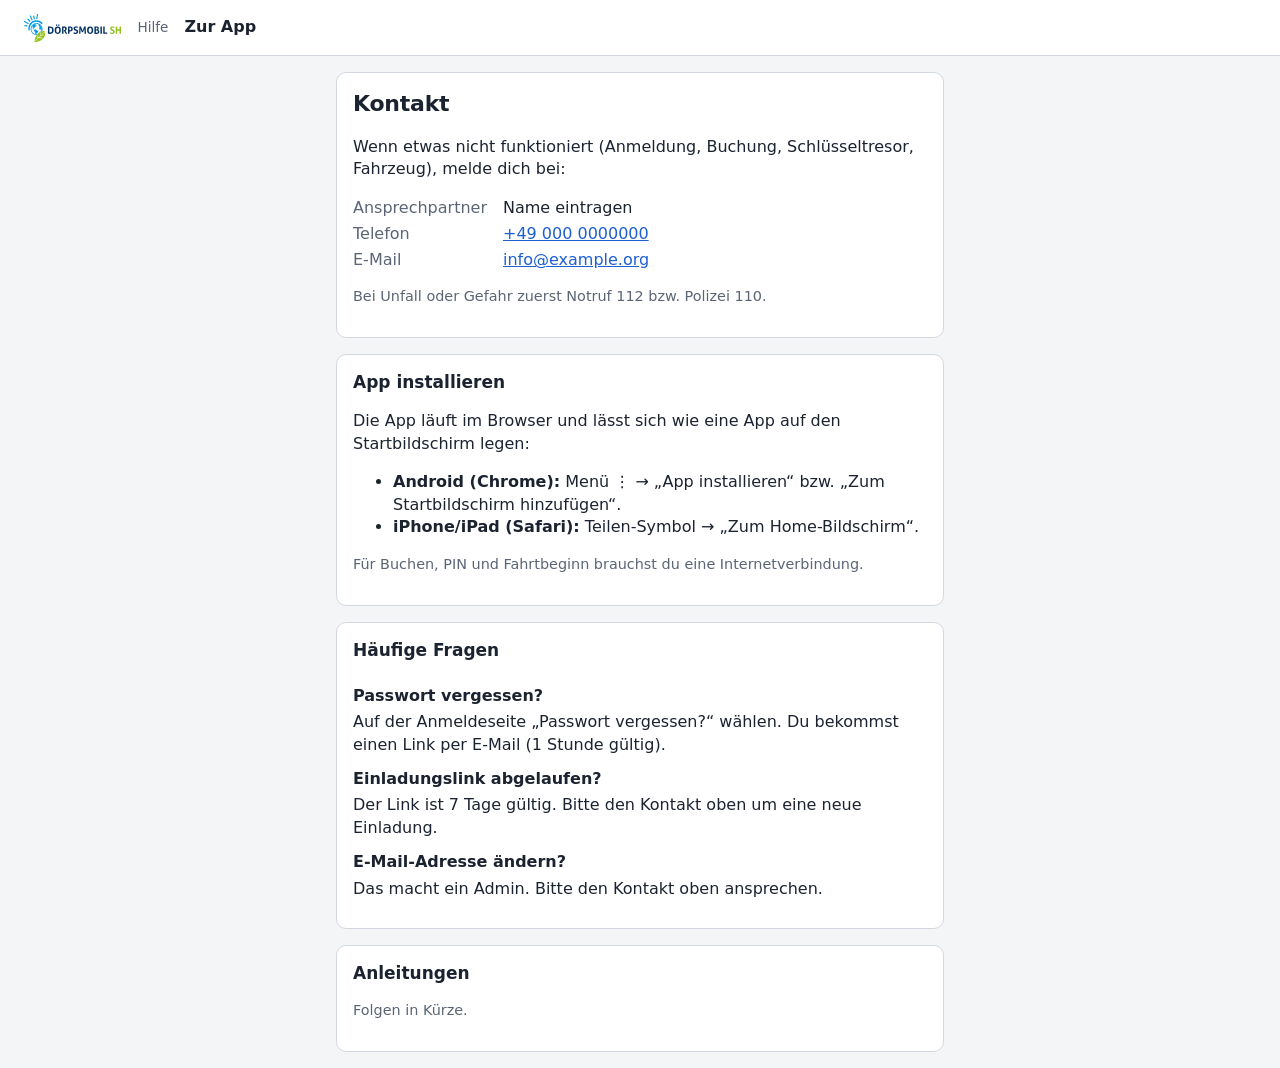
==== web/help.html @ b473a94d "feat(web): refreshed UI with tab bar, admin sidebar and Dörpsmobil logo Mobile: bottom tab bar (Kale" ====
<!doctype html>
<html lang="de">
<head>
  <meta charset="utf-8">
  <meta name="viewport" content="width=device-width, initial-scale=1">
  <title>Hilfe – Carsharing</title>
  <meta name="theme-color" content="#ffffff" media="(prefers-color-scheme: light)">
  <meta name="theme-color" content="#1c222c" media="(prefers-color-scheme: dark)">
  <link rel="manifest" href="manifest.json">
  <link rel="stylesheet" href="style.css">
</head>
<body>
  <header class="topbar">
    <a class="brand" href="/">
      <picture>
        <source srcset="img/logo-dark.svg" media="(prefers-color-scheme: dark)">
        <img src="img/logo.svg" alt="Dörpsmobil SH" width="97" height="28">
      </picture>
    </a>
    <span class="car-name">Hilfe</span>
    <a class="topbar-link" href="/">Zur App</a>
  </header>
  <main class="view">
    <section class="card">
      <h1>Kontakt</h1>
      <p>Wenn etwas nicht funktioniert (Anmeldung, Buchung, Schlüsseltresor, Fahrzeug), melde dich bei:</p>
      <!-- TODO: echte Kontaktdaten eintragen -->
      <dl class="kv">
        <dt>Ansprechpartner</dt><dd>Name eintragen</dd>
        <dt>Telefon</dt><dd><a href="tel:+490000000000">+49 000 0000000</a></dd>
        <dt>E-Mail</dt><dd><a href="mailto:info@example.org">info@example.org</a></dd>
      </dl>
      <p class="hint">Bei Unfall oder Gefahr zuerst Notruf 112 bzw. Polizei 110.</p>
    </section>

    <section class="card">
      <h2>App installieren</h2>
      <p>Die App läuft im Browser und lässt sich wie eine App auf den Startbildschirm legen:</p>
      <ul>
        <li><strong>Android (Chrome):</strong> Menü ⋮ → „App installieren“ bzw. „Zum Startbildschirm hinzufügen“.</li>
        <li><strong>iPhone/iPad (Safari):</strong> Teilen-Symbol → „Zum Home-Bildschirm“.</li>
      </ul>
      <p class="hint">Für Buchen, PIN und Fahrtbeginn brauchst du eine Internetverbindung.</p>
    </section>

    <section class="card">
      <h2>Häufige Fragen</h2>
      <dl class="kv faq">
        <dt>Passwort vergessen?</dt>
        <dd>Auf der Anmeldeseite „Passwort vergessen?“ wählen. Du bekommst einen Link per E-Mail (1 Stunde gültig).</dd>
        <dt>Einladungslink abgelaufen?</dt>
        <dd>Der Link ist 7 Tage gültig. Bitte den Kontakt oben um eine neue Einladung.</dd>
        <dt>E-Mail-Adresse ändern?</dt>
        <dd>Das macht ein Admin. Bitte den Kontakt oben ansprechen.</dd>
      </dl>
    </section>

    <section class="card">
      <h2>Anleitungen</h2>
      <p class="hint">Folgen in Kürze.</p>
    </section>
  </main>
</body>
</html>
---- web/style.css ----
:root {
  --bg: #f4f5f7; --fg: #1c2330; --muted: #5b6575; --card: #fff;
  --accent: #1d5fd1; --accent-fg: #fff; --accent-soft: #e8f0fd; --accent-text: #174ba6;
  --border: #d3d8e0; --line: #eef0f3;
  --danger: #b3261e; --ok: #1b7a3d; --ok-soft: #dff3e6; --ok-text: #15612f;
  --warn: #d97706; --warn-soft: #fff4e0; --warn-text: #8a4b00;
  --input-bg: #fff; --hover: #e8f0fd; --inactive: #eef0f3;
  --other: #e4e8ee; --other-fg: #3d4756; --shadow: rgba(0,0,0,.15);
  --r-ctl: 8px; --r-card: 10px; --tabbar-h: 76px;
  color-scheme: light dark;
}
@media (prefers-color-scheme: dark) {
  :root {
    --bg: #12161c; --fg: #e6e9ef; --muted: #9aa4b2; --card: #1c222c;
    --accent: #5b9bff; --accent-fg: #0b1220; --accent-soft: #23324a; --accent-text: #8ab8ff;
    --border: #343c4a; --line: #2a3240;
    --danger: #ff8a80; --ok: #6fd08c; --ok-soft: #173b25; --ok-text: #6fd08c;
    --warn: #f0a93b; --warn-soft: #3d2e12; --warn-text: #f0c070;
    --input-bg: #12161c; --hover: #23324a; --inactive: #171b22;
    --other: #2a3240; --other-fg: #c9d1dd; --shadow: rgba(0,0,0,.5);
  }
}
* { box-sizing: border-box; }
body { margin: 0; background: var(--bg); color: var(--fg);
  font: 16px/1.4 system-ui, -apple-system, "Segoe UI", Roboto, sans-serif; }
a { color: var(--accent); }
[hidden] { display: none !important; }

/* Top bar: brand left, car name, menu (inline on desktop, bottom sheet on mobile). */
.topbar { position: sticky; top: 0; z-index: 10; display: flex; align-items: center; gap: 16px;
  height: 56px; padding: 0 16px; background: var(--card); color: var(--fg); border-bottom: 1px solid var(--border); }
.brand { display: inline-flex; align-items: center; min-height: 44px; }
.brand img { height: 28px; width: auto; display: block; }
.car-name { margin-left: auto; font-size: .85rem; color: var(--muted); white-space: nowrap; overflow: hidden; text-overflow: ellipsis; }
.topbar-link { color: inherit; font-weight: 600; text-decoration: none; padding: .5rem 0; min-height: 44px; display: inline-flex; align-items: center; }

.menu { position: fixed; left: 0; right: 0; bottom: calc(var(--tabbar-h) + env(safe-area-inset-bottom)); z-index: 20;
  display: flex; flex-direction: column; padding: 8px 0; background: var(--card);
  border-top: 1px solid var(--border); border-radius: 12px 12px 0 0; box-shadow: 0 -6px 16px var(--shadow); }
.menu a, .menu button { display: block; padding: 14px 20px; text-align: left; font: inherit; color: var(--fg);
  background: none; border: 0; text-decoration: none; cursor: pointer; }
.menu .in-tabs { display: none; }

.tabbar { position: fixed; left: 0; right: 0; bottom: 0; z-index: 20; display: grid;
  grid-template-columns: repeat(5, minmax(0, 1fr)); padding: 6px 4px calc(14px + env(safe-area-inset-bottom));
  background: var(--card); border-top: 1px solid var(--border); }
.tab { display: flex; flex-direction: column; align-items: center; justify-content: center; gap: 3px; min-height: 44px;
  padding: 0; font: inherit; font-size: 11px; font-weight: 500; color: var(--muted); text-decoration: none;
  background: none; border: 0; cursor: pointer; }
.tab svg { width: 24px; height: 24px; }
.tab[aria-current="page"], .tab[aria-expanded="true"] { color: var(--accent); font-weight: 600; }
body.tabs .view { padding-bottom: calc(var(--tabbar-h) + 16px + env(safe-area-inset-bottom)); }

@media (min-width: 900px) {
  .topbar { padding: 0 24px; }
  .car-name { margin-left: 0; }
  .tabbar { display: none !important; }
  .menu, .menu[hidden] { display: flex !important; position: static; flex: 1 1 auto; min-width: 0; flex-direction: row;
    flex-wrap: wrap; gap: 4px; padding: 0; background: none; border: 0; border-radius: 0; box-shadow: none; }
  .menu .in-tabs { display: block; }
  .menu a, .menu button { padding: 8px 12px; border-radius: 6px; font-size: .9rem; font-weight: 500; }
  .menu a[aria-current="page"] { color: var(--accent); background: var(--accent-soft); font-weight: 600; }
  .menu button { margin-left: auto; border: 1px solid var(--border); }
  body.tabs .view { padding-bottom: 24px; }
}

/* Layout and cards */
.view { max-width: 40rem; margin: 0 auto; padding: 16px; }
.view.wide { max-width: 72rem; }
.view.admin { max-width: 80rem; }
.card { background: var(--card); border: 1px solid var(--border); border-radius: var(--r-card); padding: 16px; }
.view h1 { margin: 4px 0 12px; font-size: 1.375rem; font-weight: 600; letter-spacing: -.01em; }
.card h1 { margin-top: 0; }
.view h2 { font-size: 1.0625rem; font-weight: 600; margin-top: 0; }
.view .card + .card, .view button.primary + .card, .view form.card { margin-top: 1rem; }
.view form.card button.btn { margin-top: .5rem; }
.hint { color: var(--muted); font-size: .9rem; }
.error { color: var(--danger); }
.warn { color: var(--danger); font-weight: 600; }
.success { color: var(--ok); }
.placeholder { color: var(--muted); text-align: center; padding: 2rem 0; }

/* Forms */
label { display: block; margin-bottom: 12px; color: var(--muted); font-size: .85rem; font-weight: 600; }
input, select, textarea { display: block; width: 100%; margin-top: 4px; padding: 0 10px; min-height: 44px;
  font: inherit; font-weight: 400; color: var(--fg); background: var(--input-bg); border: 1px solid var(--border); border-radius: var(--r-ctl); }
textarea { padding: 10px; min-height: 88px; }
input[type="checkbox"] { width: 20px; height: 20px; min-height: 0; margin: 0; accent-color: var(--accent); }
label.check { display: flex; align-items: center; gap: 10px; color: var(--fg); font-weight: 400; font-size: .95rem; }
label.check input { display: inline-block; width: 20px; }
.field-group { margin-bottom: 14px; }
.field-group > span { display: block; font-size: .85rem; font-weight: 600; color: var(--muted); margin-bottom: 6px; }
.field-row { display: grid; grid-template-columns: repeat(2, minmax(0, 1fr)); gap: 8px; }
.field-row label { margin: 0; font-size: .75rem; font-weight: 500; }
.chips { display: flex; gap: 8px; flex-wrap: wrap; margin-bottom: 14px; }
.chip { min-height: 36px; padding: 0 12px; font: inherit; font-size: .85rem; font-weight: 500; color: var(--fg);
  background: var(--card); border: 1px solid var(--border); border-radius: 999px; cursor: pointer; }
.estimate { display: flex; align-items: baseline; justify-content: space-between; gap: 8px; padding: 12px 14px;
  border-radius: 8px; background: var(--accent-soft); margin-bottom: 12px; }
.estimate .label { font-size: .9rem; }
.estimate .total { font-size: 1.25rem; font-weight: 700; color: var(--accent-text); font-variant-numeric: tabular-nums; }
.estimate-details { margin-bottom: 12px; }
.est-toggle { display: inline-block; margin-bottom: 14px; }
.form-foot { display: flex; flex-direction: column; gap: 10px; margin-top: 8px; }
.quiet { display: flex; align-items: center; justify-content: center; min-height: 32px; font-size: .9rem; color: var(--muted); text-decoration: none; }

/* Buttons */
.btn, button.danger, button.soft, .dialog-actions button, table.data button, .cal-btn {
  display: inline-flex; align-items: center; justify-content: center; gap: 8px; min-height: 44px; padding: 0 14px;
  font: inherit; font-weight: 500; color: var(--fg); background: var(--card); border: 1px solid var(--border);
  border-radius: var(--r-ctl); text-decoration: none; cursor: pointer; }
button.danger { color: var(--danger); }
button.soft { min-height: 36px; padding: 0 12px; font-size: .9rem; font-weight: 600; color: var(--accent-text); background: var(--accent-soft); border: 0; border-radius: 6px; }
button.primary, .btn.primary { display: inline-flex; align-items: center; justify-content: center; gap: 8px; width: 100%;
  min-height: 44px; padding: 0 16px; font: inherit; font-weight: 600; color: var(--accent-fg); background: var(--accent);
  border: 0; border-radius: var(--r-ctl); text-decoration: none; cursor: pointer; }
button.primary svg { width: 18px; height: 18px; }
button:disabled { opacity: .6; cursor: default; }
button.link { background: none; border: 0; padding: 0; color: var(--accent); text-decoration: underline; cursor: pointer; font: inherit; min-height: 0; width: auto; }
.dialog-actions { display: flex; gap: .5rem; flex-wrap: wrap; }
@media (min-width: 900px) { form.card button.primary, .page-head button.primary { width: auto; } }

.badge { display: inline-block; padding: 1px 10px; border-radius: 999px; background: var(--inactive); color: var(--fg);
  font-size: .75rem; font-weight: 600; line-height: 1.5; white-space: nowrap; }
.badge.ok { background: var(--ok-soft); color: var(--ok-text); }
.badge.accent { background: var(--accent-soft); color: var(--accent-text); }
.badge.warn { background: var(--warn-soft); color: var(--warn-text); }
.dot { display: inline-block; width: 8px; height: 8px; border-radius: 50%; margin-right: 6px; vertical-align: middle; background: var(--muted); }
.dot.ok { background: var(--ok); }
.dot.warn { background: var(--warn); }

/* Booking cards (my bookings, history, admin cars) */
.booking { display: flex; flex-direction: column; gap: 12px; margin-bottom: 12px; }
.booking p { margin: 0; }
.booking-head { display: flex; gap: 14px; align-items: flex-start; }
.date-block { width: 48px; flex-shrink: 0; text-align: center; padding: 6px 0; border-radius: 8px; background: var(--inactive); color: var(--fg); line-height: 1.2; }
.date-block .wd, .date-block .mo { font-size: 11px; font-weight: 600; text-transform: uppercase; letter-spacing: .04em; color: var(--muted); }
.date-block .d { font-size: 22px; font-weight: 700; line-height: 1.1; }
.date-block.today { background: var(--accent-soft); color: var(--accent); }
.date-block.today .wd, .date-block.today .mo { color: inherit; }
.booking-main { flex: 1 1 auto; min-width: 0; display: flex; flex-direction: column; gap: 2px; }
.booking-top { display: flex; align-items: center; justify-content: space-between; gap: 8px; }
.booking-time { font-weight: 600; font-size: 1.0625rem; font-variant-numeric: tabular-nums; }
.booking-car { color: var(--muted); font-size: .9rem; }
.booking-actions { display: flex; gap: 8px; flex-wrap: wrap; }
.booking-actions > * { flex: 1 1 auto; }
@media (min-width: 900px) { .booking-actions > * { flex: 0 1 auto; } }

dialog.confirm { background: var(--card); color: var(--fg); border: 1px solid var(--border); border-radius: var(--r-card); max-width: 24rem; }
dialog.confirm h2 { margin-top: 0; }
dialog.confirm label { display: block; margin-bottom: .75rem; }

/* Calendar */
.cal-bar { display: flex; flex-wrap: wrap; gap: 8px; align-items: center; justify-content: space-between; margin-bottom: 12px; }
.cal-bar select { margin: 0; width: auto; }
.cal-nav { display: flex; gap: 6px; align-items: center; }
.cal-btn { min-width: 44px; padding: 0 10px; font-size: 1.25rem; }
.cal-btn.today { font-size: .9rem; font-weight: 600; color: var(--accent); }
.cal-title { font-weight: 600; margin-left: 4px; }
.cal-grid { display: grid; gap: 1px; background: var(--border); border: 1px solid var(--border); border-radius: var(--r-card); overflow: hidden; }
.cal-corner, .cal-head, .cal-time { background: var(--card); font-size: .75rem; color: var(--muted); }
.cal-head { text-align: center; padding: 6px 0; font-weight: 600; }
.cal-head.today { color: var(--accent); }
.cal-time { padding: 0 4px; min-height: 28px; font-variant-numeric: tabular-nums; }
.cal-cell { min-height: 28px; padding: 0 .25rem; border: 0; font: inherit; font-size: .75rem;
  text-align: left; overflow: hidden; white-space: nowrap; display: block; width: 100%; }
.cal-cell.free { background: var(--card); cursor: pointer; }
.cal-cell.free:hover:not(:disabled) { background: var(--hover); }
.cal-cell.free:disabled { background: var(--inactive); cursor: default; }
.cal-cell.own { background: var(--accent); color: var(--accent-fg); cursor: pointer; font-weight: 600; }
.cal-cell.other { background: var(--other); color: var(--other-fg); }
.cal-cell.gap { background: var(--inactive); }
.cal-cell.now { box-shadow: inset 0 2px 0 var(--danger); }
.cal-cta { margin-top: 12px; }
@media (min-width: 700px) { .cal-cta { display: none; } }

/* Admin: section nav (sidebar on desktop), page header, filters, tables */
.subnav { display: flex; gap: 4px; overflow-x: auto; margin-bottom: 16px; padding-bottom: 4px; scrollbar-width: none; }
.subnav::-webkit-scrollbar { display: none; }
.subnav-title { display: none; }
.subnav a { display: flex; align-items: center; gap: 8px; padding: 8px 12px; border-radius: 8px; font-size: .9rem; font-weight: 500;
  color: var(--fg); text-decoration: none; white-space: nowrap; }
.subnav a[aria-current="page"] { color: var(--accent); background: var(--accent-soft); font-weight: 600; }
.subnav svg { width: 20px; height: 20px; flex-shrink: 0; }
.admin-main { min-width: 0; }
@media (min-width: 900px) {
  .view.admin { display: grid; grid-template-columns: 220px minmax(0, 1fr); gap: 24px; align-items: start; padding: 24px; }
  .subnav { flex-direction: column; overflow: visible; position: sticky; top: 76px; margin: 0; padding: 0; }
  .subnav-title { display: block; padding: 0 12px 8px; font-size: .75rem; font-weight: 600; text-transform: uppercase; letter-spacing: .06em; color: var(--muted); }
  .subnav a { padding: 10px 12px; }
}
.page-head { display: flex; flex-wrap: wrap; align-items: center; justify-content: space-between; gap: 12px; margin-bottom: 16px; }
.page-head h1 { margin: 0; }
.page-head .sub { display: block; font-size: .9rem; color: var(--muted); }
.page-head .actions { display: flex; gap: 8px; flex-wrap: wrap; }
.filter-bar { display: flex; flex-wrap: wrap; gap: 8px; align-items: center; margin-bottom: 16px; }
.filter-bar label { margin: 0; flex: 1 1 10rem; }
.filter-bar input, .filter-bar select { margin: 0; }
.filter-bar label.check { flex: 0 0 auto; }
.filter-bar .search { flex: 1 1 240px; }
.table-wrap { overflow-x: auto; margin-bottom: 16px; background: var(--card); border: 1px solid var(--border); border-radius: var(--r-card); }
table.data { width: 100%; border-collapse: collapse; font-size: .9rem; }
table.data th { padding: 12px 16px; text-align: left; font-size: .75rem; font-weight: 600; text-transform: uppercase; letter-spacing: .04em;
  color: var(--muted); border-bottom: 1px solid var(--border); white-space: nowrap; }
table.data td { padding: 12px 16px; border-bottom: 1px solid var(--line); vertical-align: middle; white-space: nowrap; }
table.data tr:last-child td { border-bottom: 0; }
table.data td.actions { display: flex; gap: 6px; flex-wrap: wrap; justify-content: flex-end; }
table.data td.num { font-variant-numeric: tabular-nums; }
table.data tr.inactive td { color: var(--muted); }
table.data button { min-height: 34px; padding: 0 12px; font-size: .85rem; border-radius: 6px; }

/* Admin tariffs: list left, detail right */
.tariff-layout { display: flex; flex-wrap: wrap; gap: 16px; align-items: flex-start; }
.tariff-list { flex: 1 1 240px; display: flex; flex-direction: column; gap: 8px; }
@media (min-width: 700px) { .tariff-list { max-width: 320px; } }
.tariff-list a { display: flex; flex-direction: column; gap: 4px; padding: 14px 16px; background: var(--card);
  border: 1px solid var(--border); border-radius: var(--r-card); text-decoration: none; color: var(--fg); }
.tariff-list a[aria-current="true"] { border: 2px solid var(--accent); padding: 13px 15px; }
.tariff-list .row { display: flex; align-items: center; justify-content: space-between; gap: 8px; font-weight: 600; }
.tariff-list .sum { font-size: .85rem; color: var(--muted); font-variant-numeric: tabular-nums; }
.tariff-detail { flex: 999 1 420px; min-width: 0; display: flex; flex-direction: column; gap: 18px; }
.tariff-detail h2 { margin: 0; font-size: 1.25rem; }
.tariff-detail table.data th, .tariff-detail table.data td { padding: 10px 12px; }
.rate-tiles { display: grid; grid-template-columns: repeat(2, minmax(0, 1fr)); gap: 12px; }
@media (min-width: 700px) { .rate-tiles { grid-template-columns: repeat(4, minmax(0, 1fr)); } }
.tile { padding: 12px 14px; border-radius: 8px; background: var(--bg); display: flex; flex-direction: column; gap: 2px; }
.tile .k { font-size: .75rem; color: var(--muted); }
.tile .v { font-size: 1.125rem; font-weight: 600; font-variant-numeric: tabular-nums; }
.sec-head { display: flex; align-items: center; justify-content: space-between; gap: 12px; }
.sec-head h3 { margin: 0; font-size: .95rem; }

/* Login */
.login-logo { display: block; width: min(260px, 70%); height: auto; margin: 24px auto 20px; }

/* Misc */
.damage-photos { display: flex; flex-wrap: wrap; gap: .5rem; }
.damage-photos img { width: 8rem; height: 8rem; object-fit: cover; border-radius: .25rem; }
dl.price-lines { display: grid; grid-template-columns: 1fr auto; gap: .25rem 1rem; margin: .5rem 0; font-variant-numeric: tabular-nums; }
dl.price-lines dt, dl.price-lines dd { margin: 0; }
dl.price-lines dd { text-align: right; }
.mandate-text { white-space: pre-wrap; font: inherit; font-size: .9rem; background: var(--bg); border: 1px solid var(--border); border-radius: 6px; padding: .75rem; max-height: 16rem; overflow: auto; }
dl.kv { display: grid; grid-template-columns: max-content 1fr; gap: .25rem 1rem; margin: 0 0 .75rem; }
dl.kv dt { color: var(--muted); }
dl.kv dd { margin: 0; overflow-wrap: anywhere; }
dl.kv.faq { grid-template-columns: 1fr; }
dl.kv.faq dt { color: var(--fg); font-weight: 600; margin-top: .5rem; }
dl.kv.faq dd { margin: 0; }
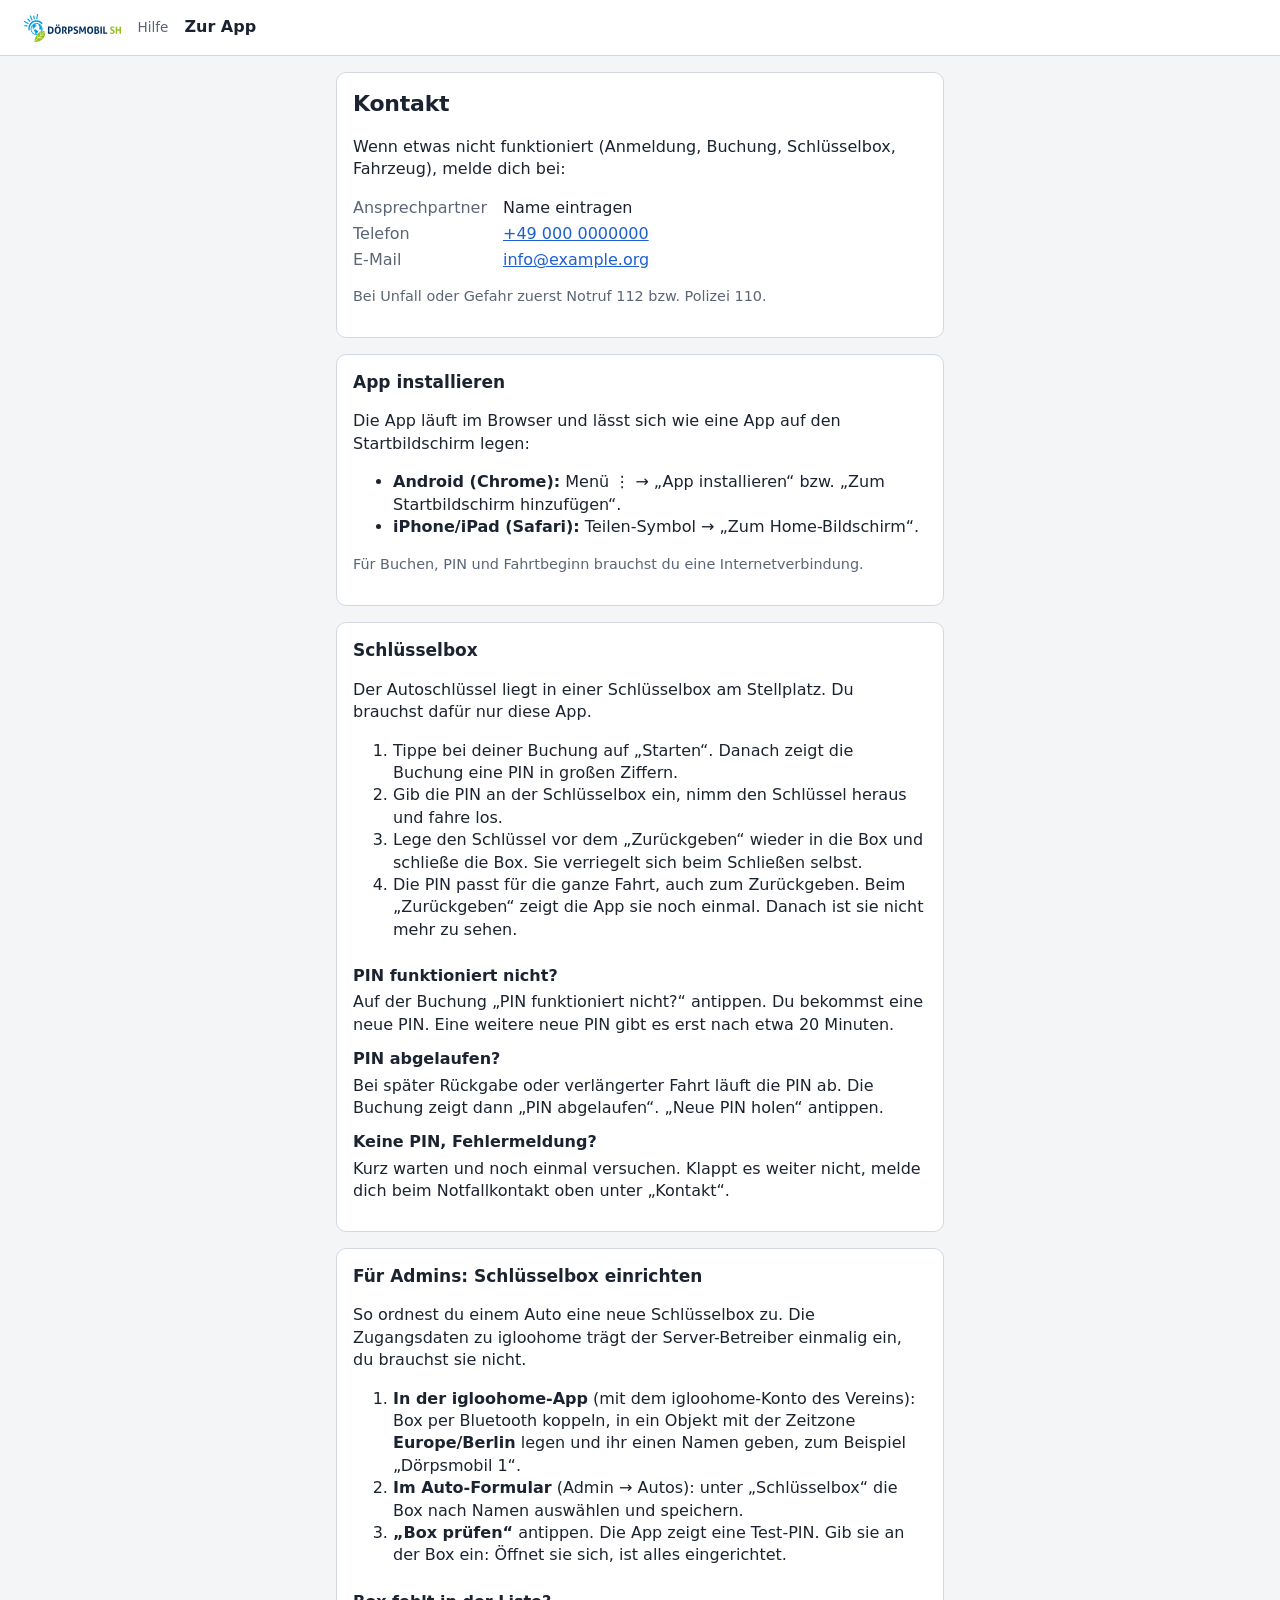
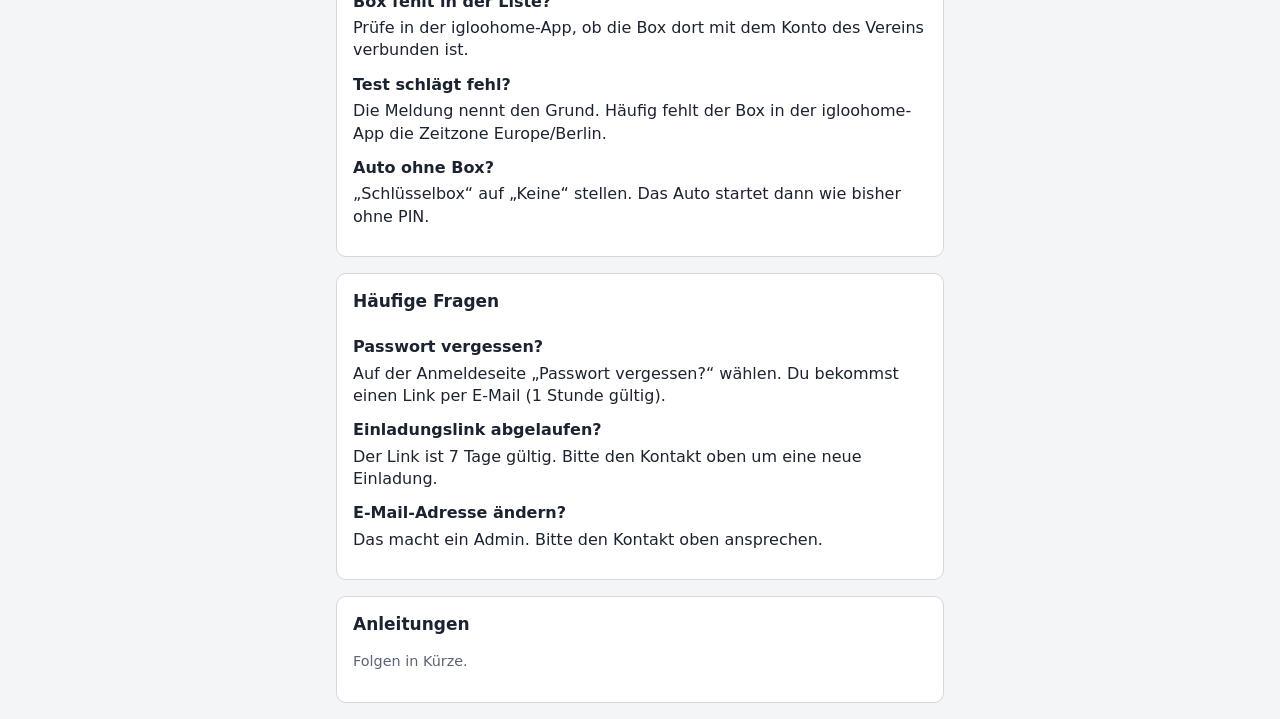
==== commit 36076abb: "docs: Phase 9 car access in spec, deploy guide and help Co-Authored-By: Claude Opus 5.5 <noreply@ant" ====
--- a/web/help.html
+++ b/web/help.html
@@ -23,7 +23,7 @@
   <main class="view">
     <section class="card">
       <h1>Kontakt</h1>
-      <p>Wenn etwas nicht funktioniert (Anmeldung, Buchung, Schlüsseltresor, Fahrzeug), melde dich bei:</p>
+      <p>Wenn etwas nicht funktioniert (Anmeldung, Buchung, Schlüsselbox, Fahrzeug), melde dich bei:</p>
       <!-- TODO: echte Kontaktdaten eintragen -->
       <dl class="kv">
         <dt>Ansprechpartner</dt><dd>Name eintragen</dd>
@@ -41,6 +41,43 @@
         <li><strong>iPhone/iPad (Safari):</strong> Teilen-Symbol → „Zum Home-Bildschirm“.</li>
       </ul>
       <p class="hint">Für Buchen, PIN und Fahrtbeginn brauchst du eine Internetverbindung.</p>
+    </section>
+
+    <section class="card" id="schluesselbox">
+      <h2>Schlüsselbox</h2>
+      <p>Der Autoschlüssel liegt in einer Schlüsselbox am Stellplatz. Du brauchst dafür nur diese App.</p>
+      <ol>
+        <li>Tippe bei deiner Buchung auf „Starten“. Danach zeigt die Buchung eine PIN in großen Ziffern.</li>
+        <li>Gib die PIN an der Schlüsselbox ein, nimm den Schlüssel heraus und fahre los.</li>
+        <li>Lege den Schlüssel vor dem „Zurückgeben“ wieder in die Box und schließe die Box. Sie verriegelt sich beim Schließen selbst.</li>
+        <li>Die PIN passt für die ganze Fahrt, auch zum Zurückgeben. Beim „Zurückgeben“ zeigt die App sie noch einmal. Danach ist sie nicht mehr zu sehen.</li>
+      </ol>
+      <dl class="kv faq">
+        <dt>PIN funktioniert nicht?</dt>
+        <dd>Auf der Buchung „PIN funktioniert nicht?“ antippen. Du bekommst eine neue PIN. Eine weitere neue PIN gibt es erst nach etwa 20 Minuten.</dd>
+        <dt>PIN abgelaufen?</dt>
+        <dd>Bei später Rückgabe oder verlängerter Fahrt läuft die PIN ab. Die Buchung zeigt dann „PIN abgelaufen“. „Neue PIN holen“ antippen.</dd>
+        <dt>Keine PIN, Fehlermeldung?</dt>
+        <dd>Kurz warten und noch einmal versuchen. Klappt es weiter nicht, melde dich beim Notfallkontakt oben unter „Kontakt“.</dd>
+      </dl>
+    </section>
+
+    <section class="card" id="schluesselbox-einrichten">
+      <h2>Für Admins: Schlüsselbox einrichten</h2>
+      <p>So ordnest du einem Auto eine neue Schlüsselbox zu. Die Zugangsdaten zu igloohome trägt der Server-Betreiber einmalig ein, du brauchst sie nicht.</p>
+      <ol>
+        <li><strong>In der igloohome-App</strong> (mit dem igloohome-Konto des Vereins): Box per Bluetooth koppeln, in ein Objekt mit der Zeitzone <strong>Europe/Berlin</strong> legen und ihr einen Namen geben, zum Beispiel „Dörpsmobil 1“.</li>
+        <li><strong>Im Auto-Formular</strong> (Admin → Autos): unter „Schlüsselbox“ die Box nach Namen auswählen und speichern.</li>
+        <li><strong>„Box prüfen“</strong> antippen. Die App zeigt eine Test-PIN. Gib sie an der Box ein: Öffnet sie sich, ist alles eingerichtet.</li>
+      </ol>
+      <dl class="kv faq">
+        <dt>Box fehlt in der Liste?</dt>
+        <dd>Prüfe in der igloohome-App, ob die Box dort mit dem Konto des Vereins verbunden ist.</dd>
+        <dt>Test schlägt fehl?</dt>
+        <dd>Die Meldung nennt den Grund. Häufig fehlt der Box in der igloohome-App die Zeitzone Europe/Berlin.</dd>
+        <dt>Auto ohne Box?</dt>
+        <dd>„Schlüsselbox“ auf „Keine“ stellen. Das Auto startet dann wie bisher ohne PIN.</dd>
+      </dl>
     </section>
 
     <section class="card">
--- a/web/style.css
+++ b/web/style.css
@@ -117,6 +117,8 @@
 button.primary svg { width: 18px; height: 18px; }
 button:disabled { opacity: .6; cursor: default; }
 button.link { background: none; border: 0; padding: 0; color: var(--accent); text-decoration: underline; cursor: pointer; font: inherit; min-height: 0; width: auto; }
+.pin-digits { font-family: ui-monospace, SFMono-Regular, Menlo, Consolas, monospace; font-size: 2rem; font-weight: 700; letter-spacing: .3em; color: var(--fg); margin: .25rem 0; }
+.pin-box { margin-top: .5rem; }
 .dialog-actions { display: flex; gap: .5rem; flex-wrap: wrap; }
 @media (min-width: 900px) { form.card button.primary, .page-head button.primary { width: auto; } }
 
@@ -172,7 +174,7 @@
 .cal-cell.gap { background: var(--inactive); }
 .cal-cell.now { box-shadow: inset 0 2px 0 var(--danger); }
 .cal-cta { margin-top: 12px; }
-@media (min-width: 700px) { .cal-cta { display: none; } }
+@media (min-width: 700px) { .btn.cal-cta { display: none; } } /* .btn: must beat .btn.primary { display: inline-flex } */
 
 /* Admin: section nav (sidebar on desktop), page header, filters, tables */
 .subnav { display: flex; gap: 4px; overflow-x: auto; margin-bottom: 16px; padding-bottom: 4px; scrollbar-width: none; }
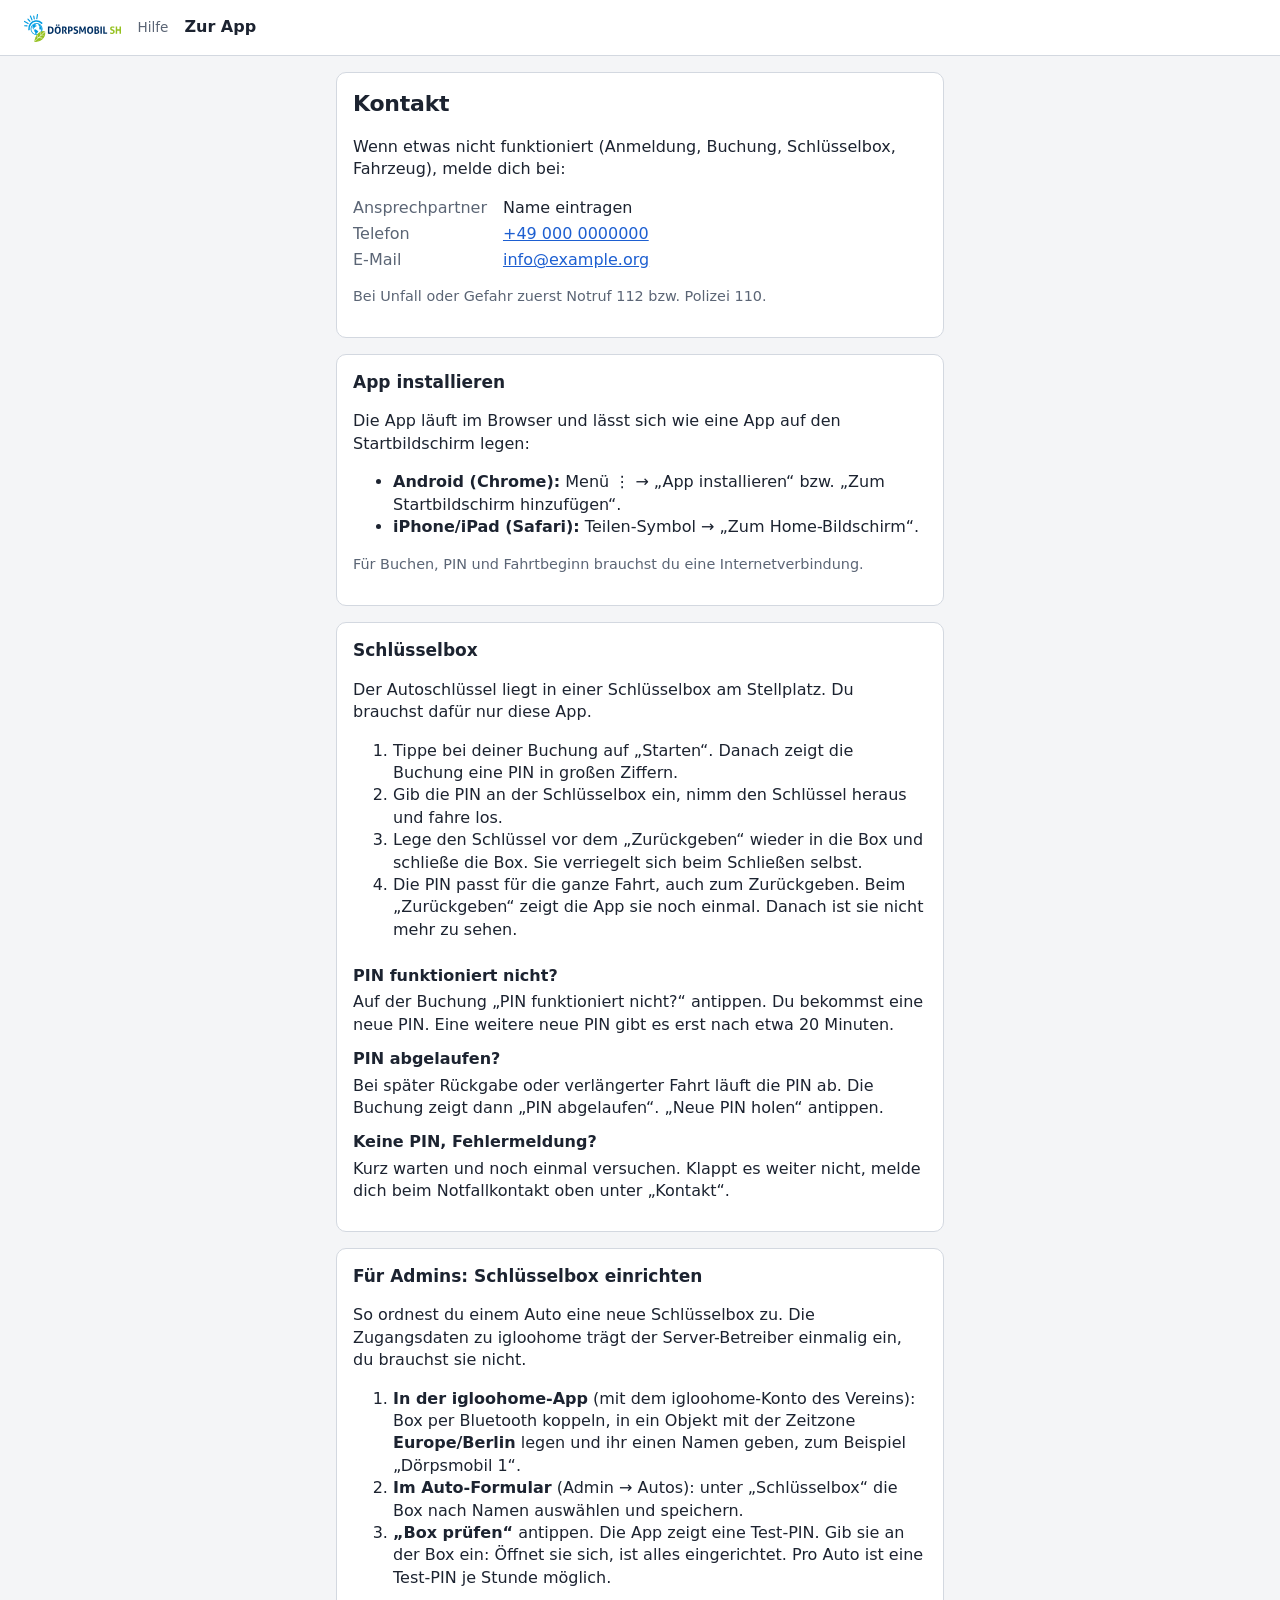
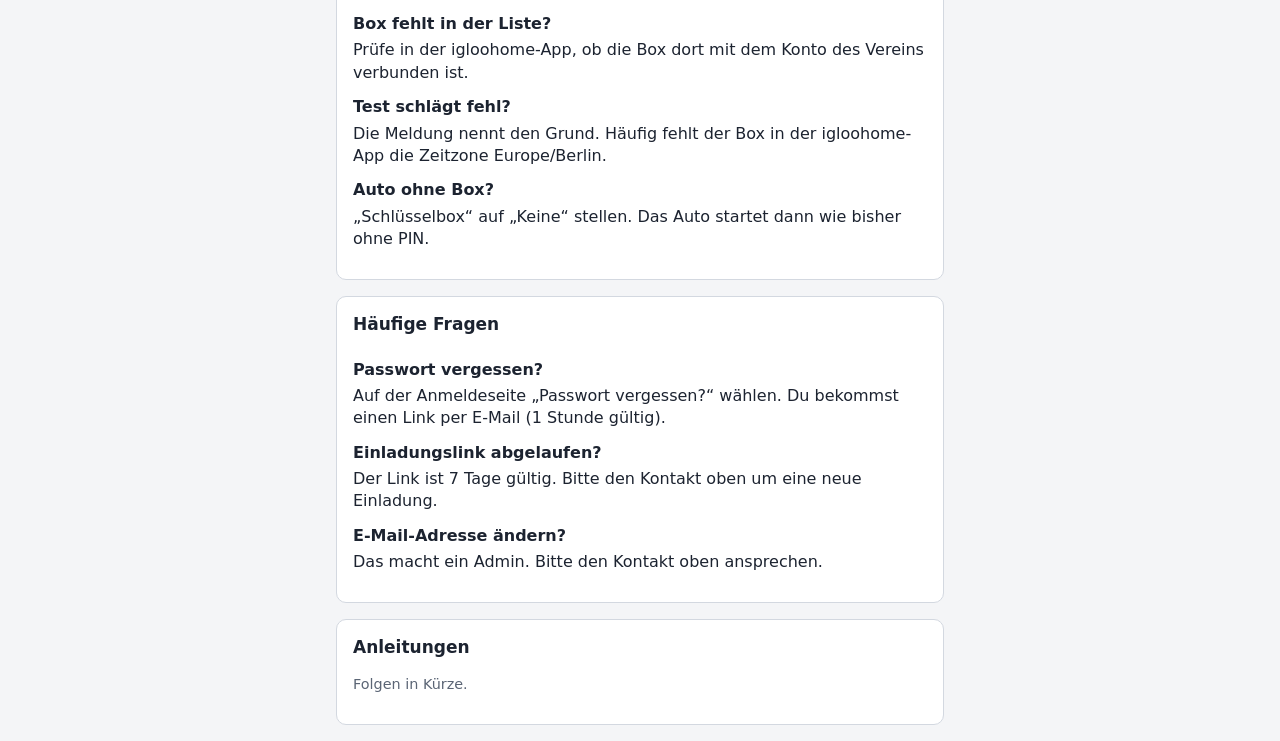
==== commit 424b2de8: "fix: phase 9 review: variance release, one test PIN per hour, box swap - A PIN request igloohome sur" ====
--- a/web/help.html
+++ b/web/help.html
@@ -68,7 +68,7 @@
       <ol>
         <li><strong>In der igloohome-App</strong> (mit dem igloohome-Konto des Vereins): Box per Bluetooth koppeln, in ein Objekt mit der Zeitzone <strong>Europe/Berlin</strong> legen und ihr einen Namen geben, zum Beispiel „Dörpsmobil 1“.</li>
         <li><strong>Im Auto-Formular</strong> (Admin → Autos): unter „Schlüsselbox“ die Box nach Namen auswählen und speichern.</li>
-        <li><strong>„Box prüfen“</strong> antippen. Die App zeigt eine Test-PIN. Gib sie an der Box ein: Öffnet sie sich, ist alles eingerichtet.</li>
+        <li><strong>„Box prüfen“</strong> antippen. Die App zeigt eine Test-PIN. Gib sie an der Box ein: Öffnet sie sich, ist alles eingerichtet. Pro Auto ist eine Test-PIN je Stunde möglich.</li>
       </ol>
       <dl class="kv faq">
         <dt>Box fehlt in der Liste?</dt>
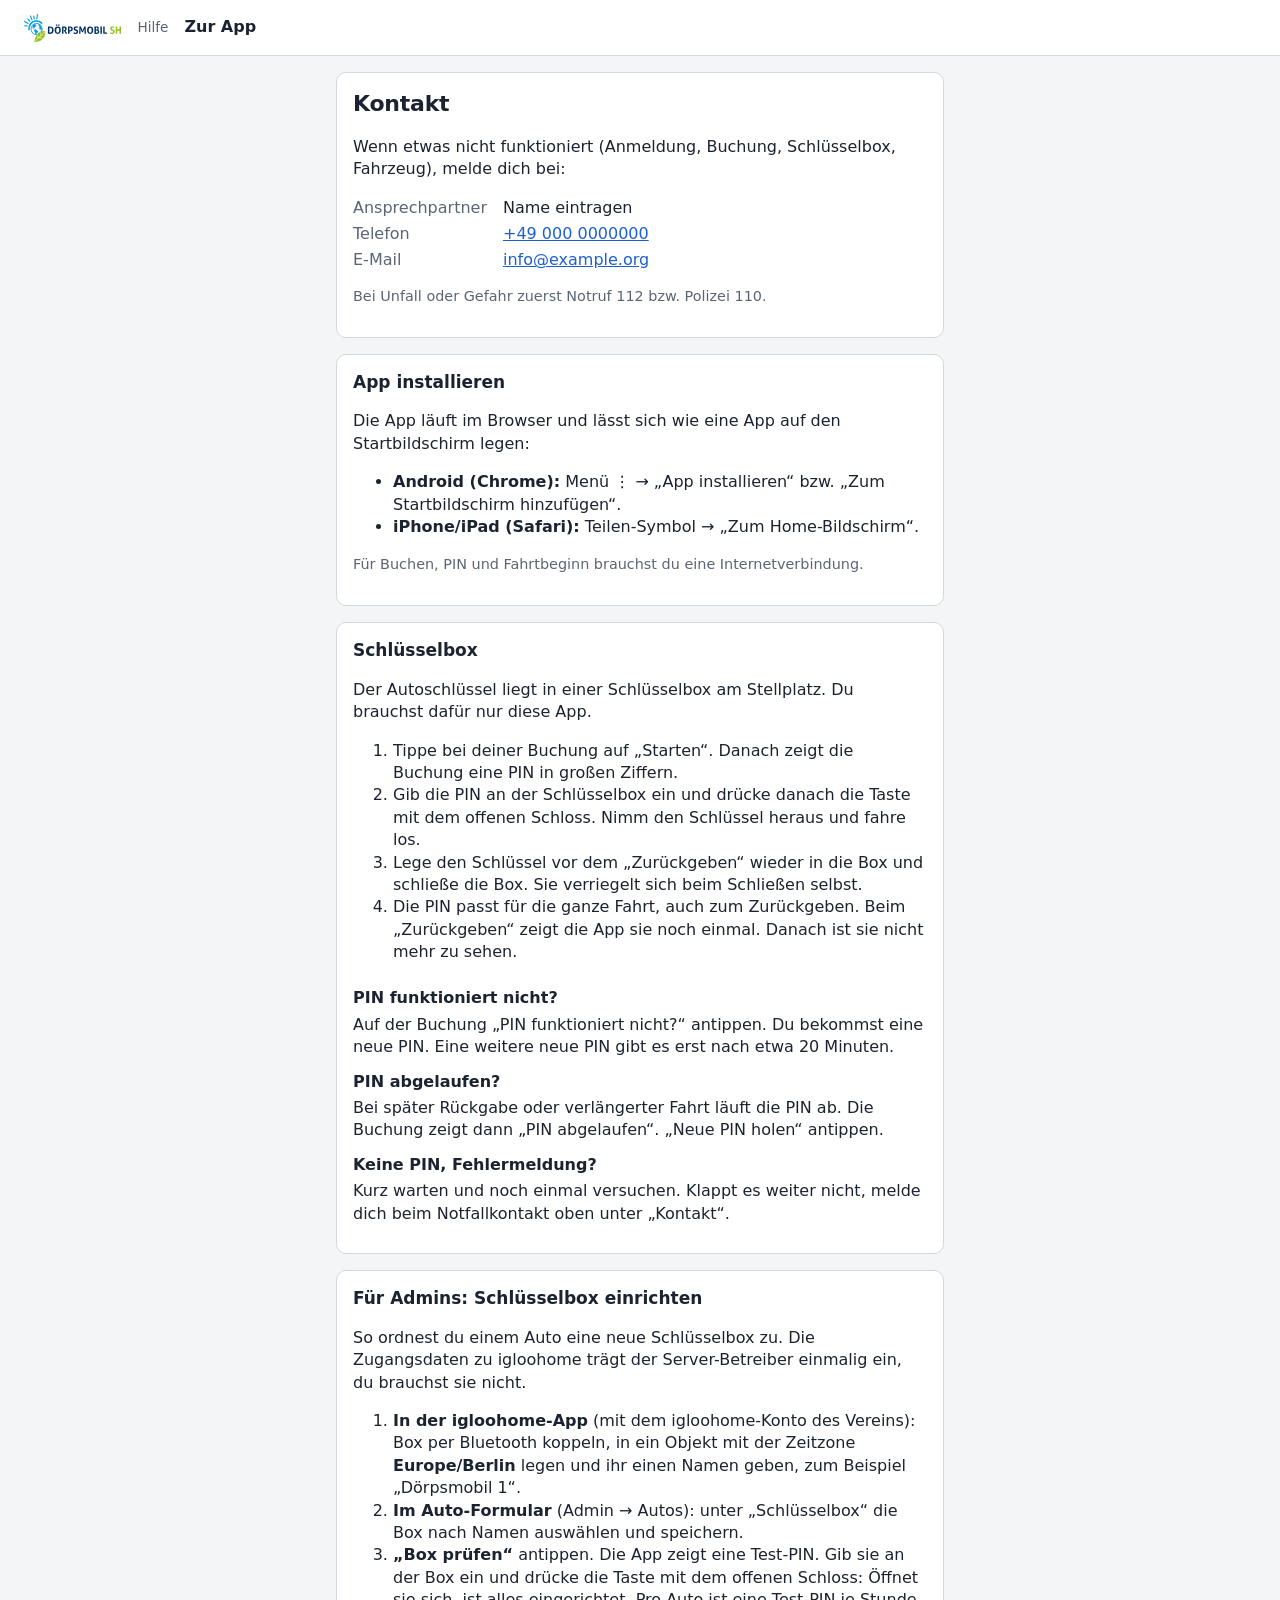
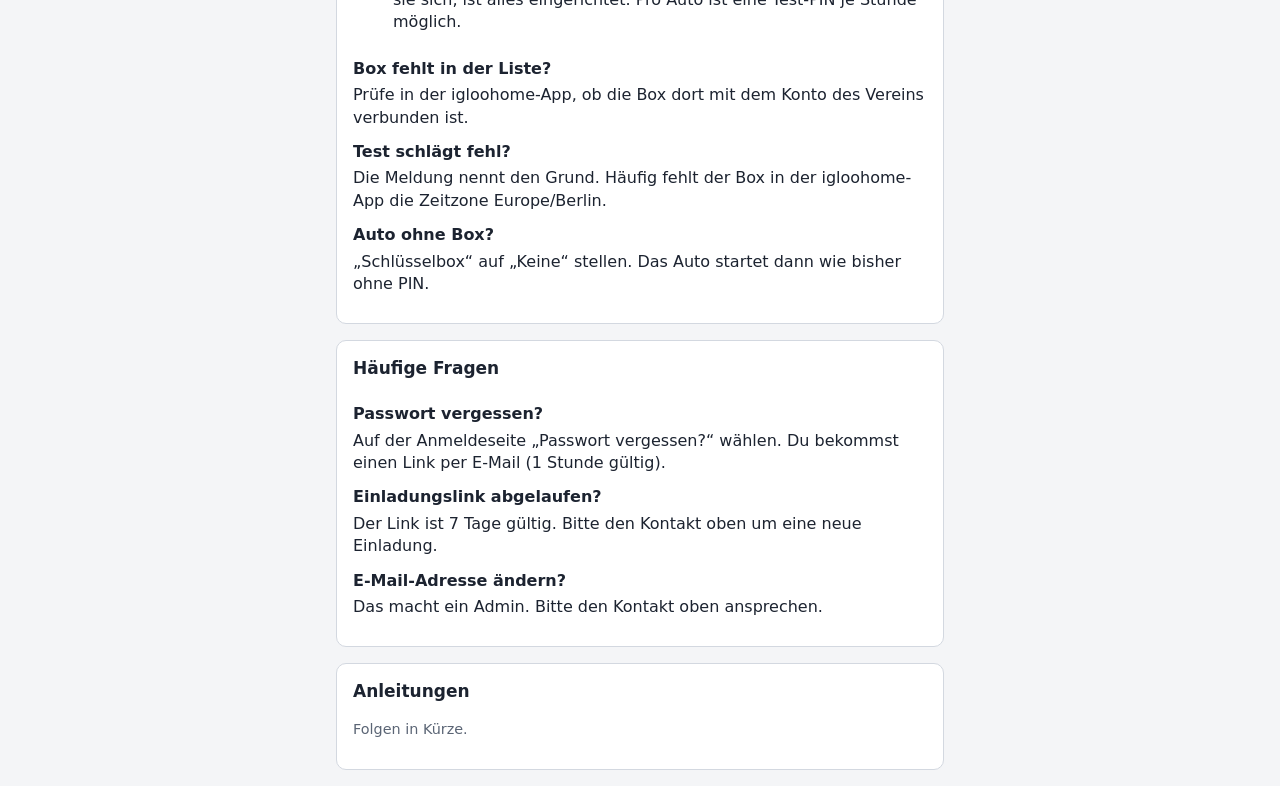
==== commit 2a25ad0a: "feat(web): Schlüsselbox-PIN field with padlock key, stacked dialog buttons - PIN shown in groups of " ====
--- a/web/help.html
+++ b/web/help.html
@@ -48,7 +48,7 @@
       <p>Der Autoschlüssel liegt in einer Schlüsselbox am Stellplatz. Du brauchst dafür nur diese App.</p>
       <ol>
         <li>Tippe bei deiner Buchung auf „Starten“. Danach zeigt die Buchung eine PIN in großen Ziffern.</li>
-        <li>Gib die PIN an der Schlüsselbox ein, nimm den Schlüssel heraus und fahre los.</li>
+        <li>Gib die PIN an der Schlüsselbox ein und drücke danach die Taste mit dem offenen Schloss. Nimm den Schlüssel heraus und fahre los.</li>
         <li>Lege den Schlüssel vor dem „Zurückgeben“ wieder in die Box und schließe die Box. Sie verriegelt sich beim Schließen selbst.</li>
         <li>Die PIN passt für die ganze Fahrt, auch zum Zurückgeben. Beim „Zurückgeben“ zeigt die App sie noch einmal. Danach ist sie nicht mehr zu sehen.</li>
       </ol>
@@ -68,7 +68,7 @@
       <ol>
         <li><strong>In der igloohome-App</strong> (mit dem igloohome-Konto des Vereins): Box per Bluetooth koppeln, in ein Objekt mit der Zeitzone <strong>Europe/Berlin</strong> legen und ihr einen Namen geben, zum Beispiel „Dörpsmobil 1“.</li>
         <li><strong>Im Auto-Formular</strong> (Admin → Autos): unter „Schlüsselbox“ die Box nach Namen auswählen und speichern.</li>
-        <li><strong>„Box prüfen“</strong> antippen. Die App zeigt eine Test-PIN. Gib sie an der Box ein: Öffnet sie sich, ist alles eingerichtet. Pro Auto ist eine Test-PIN je Stunde möglich.</li>
+        <li><strong>„Box prüfen“</strong> antippen. Die App zeigt eine Test-PIN. Gib sie an der Box ein und drücke die Taste mit dem offenen Schloss: Öffnet sie sich, ist alles eingerichtet. Pro Auto ist eine Test-PIN je Stunde möglich.</li>
       </ol>
       <dl class="kv faq">
         <dt>Box fehlt in der Liste?</dt>
--- a/web/style.css
+++ b/web/style.css
@@ -82,9 +82,13 @@
 
 /* Forms */
 label { display: block; margin-bottom: 12px; color: var(--muted); font-size: .85rem; font-weight: 600; }
-input, select, textarea { display: block; width: 100%; margin-top: 4px; padding: 0 10px; min-height: 44px;
+input, select, textarea { display: block; width: 100%; min-width: 0; margin-top: 4px; padding: 0 10px; min-height: 44px;
   font: inherit; font-weight: 400; color: var(--fg); background: var(--input-bg); border: 1px solid var(--border); border-radius: var(--r-ctl); }
 textarea { padding: 10px; min-height: 88px; }
+/* iOS Safari gives date inputs a fixed native width that ignores width: 100% and spills into the
+   next grid column; without the native look the input takes its column's width. */
+@supports (-webkit-touch-callout: none) { input[type="date"] { -webkit-appearance: none; appearance: none; } }
+input::-webkit-date-and-time-value { text-align: left; }
 input[type="checkbox"] { width: 20px; height: 20px; min-height: 0; margin: 0; accent-color: var(--accent); }
 label.check { display: flex; align-items: center; gap: 10px; color: var(--fg); font-weight: 400; font-size: .95rem; }
 label.check input { display: inline-block; width: 20px; }
@@ -117,7 +121,12 @@
 button.primary svg { width: 18px; height: 18px; }
 button:disabled { opacity: .6; cursor: default; }
 button.link { background: none; border: 0; padding: 0; color: var(--accent); text-decoration: underline; cursor: pointer; font: inherit; min-height: 0; width: auto; }
-.pin-digits { font-family: ui-monospace, SFMono-Regular, Menlo, Consolas, monospace; font-size: 2rem; font-weight: 700; letter-spacing: .3em; color: var(--fg); margin: .25rem 0; }
+.pin-field { margin: .5rem 0; padding: 8px 12px 10px; background: var(--input-bg); border: 1px solid var(--border); border-radius: var(--r-ctl); }
+.pin-label { display: block; font-size: .85rem; font-weight: 600; color: var(--muted); }
+.pin-row { display: flex; flex-wrap: wrap; align-items: center; gap: .1em .35em; font-size: clamp(1.75rem, 9vw, 2.75rem); line-height: 1.2; }
+.pin-digits { display: inline-flex; flex-wrap: wrap; gap: 0 .3em; font-family: ui-monospace, SFMono-Regular, Menlo, Consolas, monospace; font-weight: 700; letter-spacing: .04em; color: var(--fg); white-space: nowrap; }
+.pin-key { display: inline-flex; align-items: center; justify-content: center; flex: none; width: 1.15em; height: 1.15em; color: var(--fg); border: 2px solid var(--border); border-radius: 10px; }
+.pin-key svg { width: .7em; height: .7em; }
 .pin-box { margin-top: .5rem; }
 .dialog-actions { display: flex; gap: .5rem; flex-wrap: wrap; }
 @media (min-width: 900px) { form.card button.primary, .page-head button.primary { width: auto; } }
@@ -148,7 +157,11 @@
 .booking-actions > * { flex: 1 1 auto; }
 @media (min-width: 900px) { .booking-actions > * { flex: 0 1 auto; } }
 
-dialog.confirm { background: var(--card); color: var(--fg); border: 1px solid var(--border); border-radius: var(--r-card); max-width: 24rem; }
+dialog.confirm { width: calc(100% - 2rem); max-width: 24rem; padding: 20px; background: var(--card); color: var(--fg); border: 1px solid var(--border); border-radius: var(--r-card); }
+/* Buttons stacked full width, the main action (last in the markup) on top. */
+dialog.confirm .dialog-actions { flex-direction: column-reverse; gap: 10px; margin-top: 1.25rem; }
+dialog.confirm .dialog-actions button { width: 100%; }
+dialog.confirm .dialog-actions button.primary { min-height: 52px; font-size: 1.1rem; }
 dialog.confirm h2 { margin-top: 0; }
 dialog.confirm label { display: block; margin-bottom: .75rem; }
 
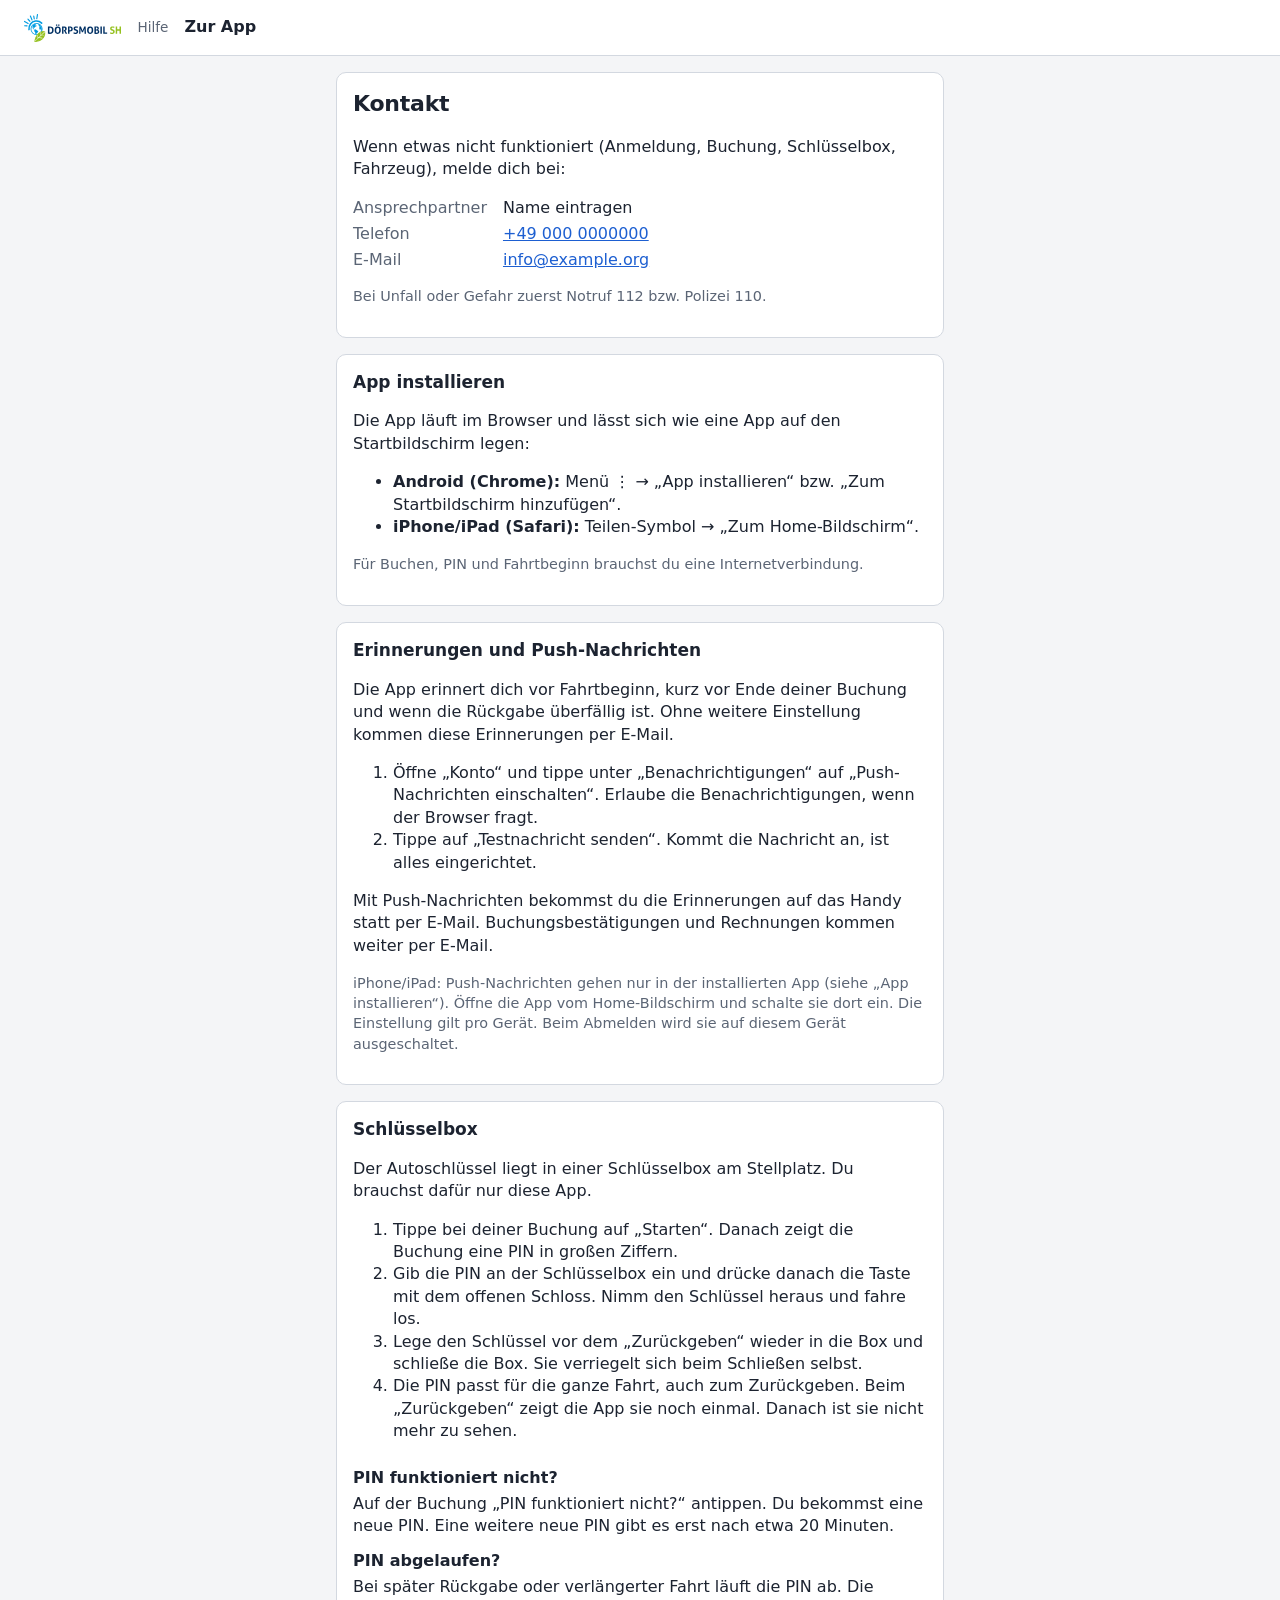
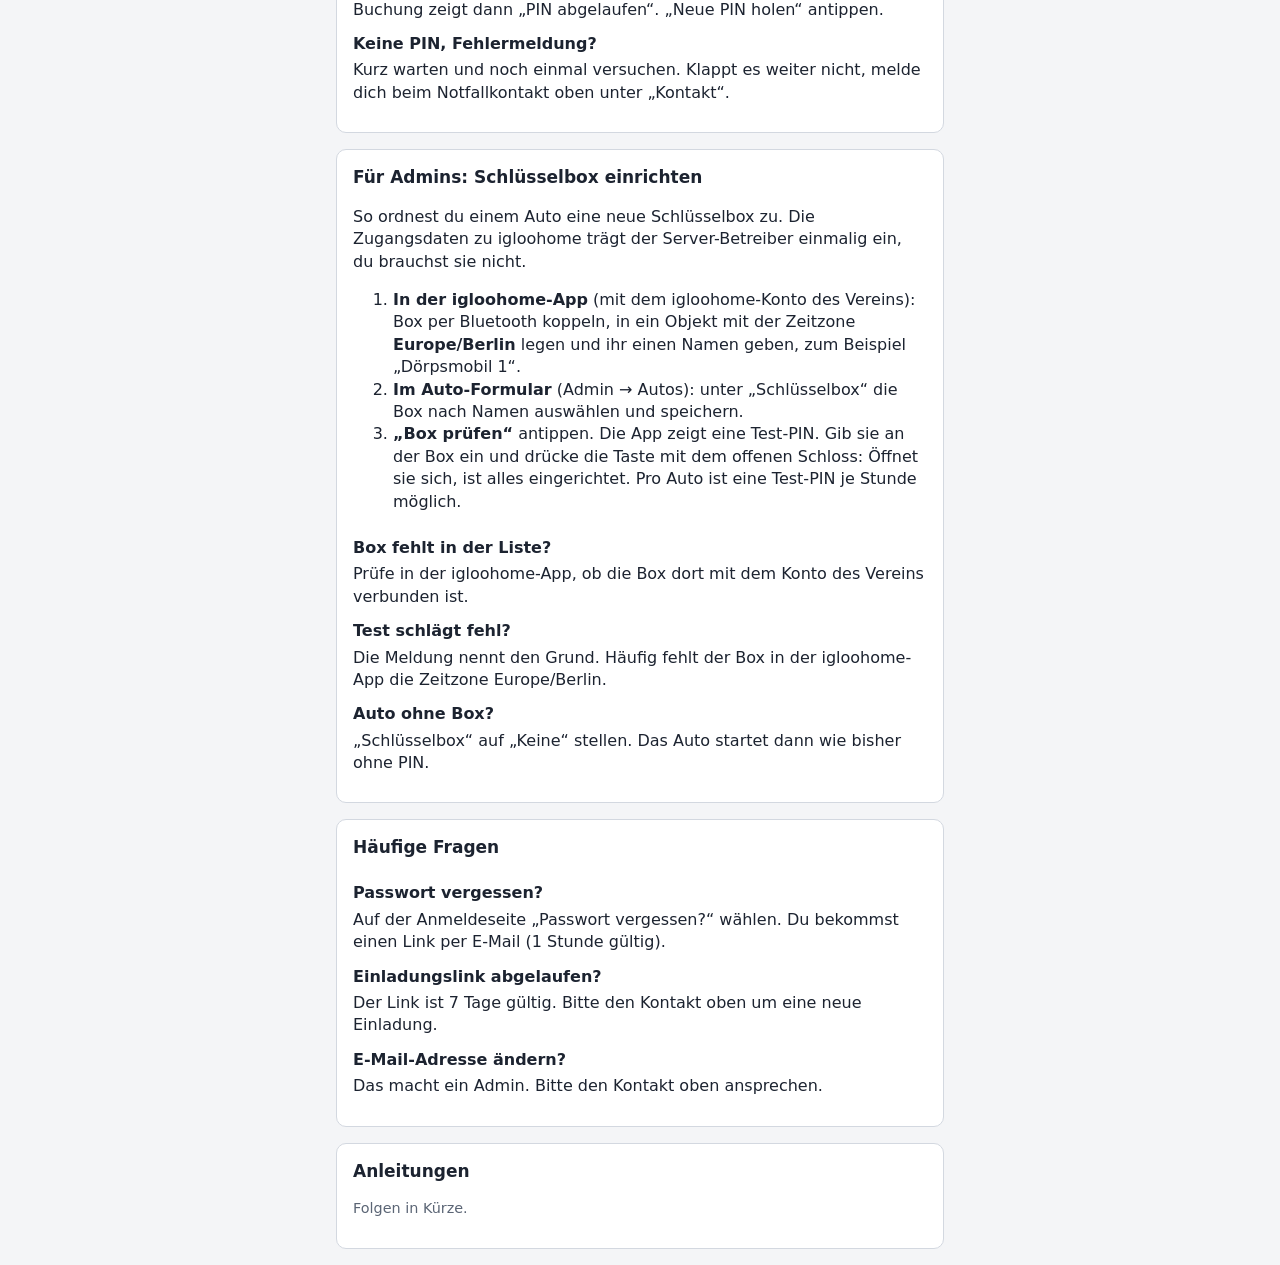
==== commit 5fb81011: "feat: Web Push for reminders, end-of-booking reminder Reminders (start, new end reminder, late retur" ====
--- a/web/help.html
+++ b/web/help.html
@@ -41,6 +41,17 @@
         <li><strong>iPhone/iPad (Safari):</strong> Teilen-Symbol → „Zum Home-Bildschirm“.</li>
       </ul>
       <p class="hint">Für Buchen, PIN und Fahrtbeginn brauchst du eine Internetverbindung.</p>
+    </section>
+
+    <section class="card" id="benachrichtigungen">
+      <h2>Erinnerungen und Push-Nachrichten</h2>
+      <p>Die App erinnert dich vor Fahrtbeginn, kurz vor Ende deiner Buchung und wenn die Rückgabe überfällig ist. Ohne weitere Einstellung kommen diese Erinnerungen per E-Mail.</p>
+      <ol>
+        <li>Öffne „Konto“ und tippe unter „Benachrichtigungen“ auf „Push-Nachrichten einschalten“. Erlaube die Benachrichtigungen, wenn der Browser fragt.</li>
+        <li>Tippe auf „Testnachricht senden“. Kommt die Nachricht an, ist alles eingerichtet.</li>
+      </ol>
+      <p>Mit Push-Nachrichten bekommst du die Erinnerungen auf das Handy statt per E-Mail. Buchungsbestätigungen und Rechnungen kommen weiter per E-Mail.</p>
+      <p class="hint">iPhone/iPad: Push-Nachrichten gehen nur in der installierten App (siehe „App installieren“). Öffne die App vom Home-Bildschirm und schalte sie dort ein. Die Einstellung gilt pro Gerät. Beim Abmelden wird sie auf diesem Gerät ausgeschaltet.</p>
     </section>
 
     <section class="card" id="schluesselbox">
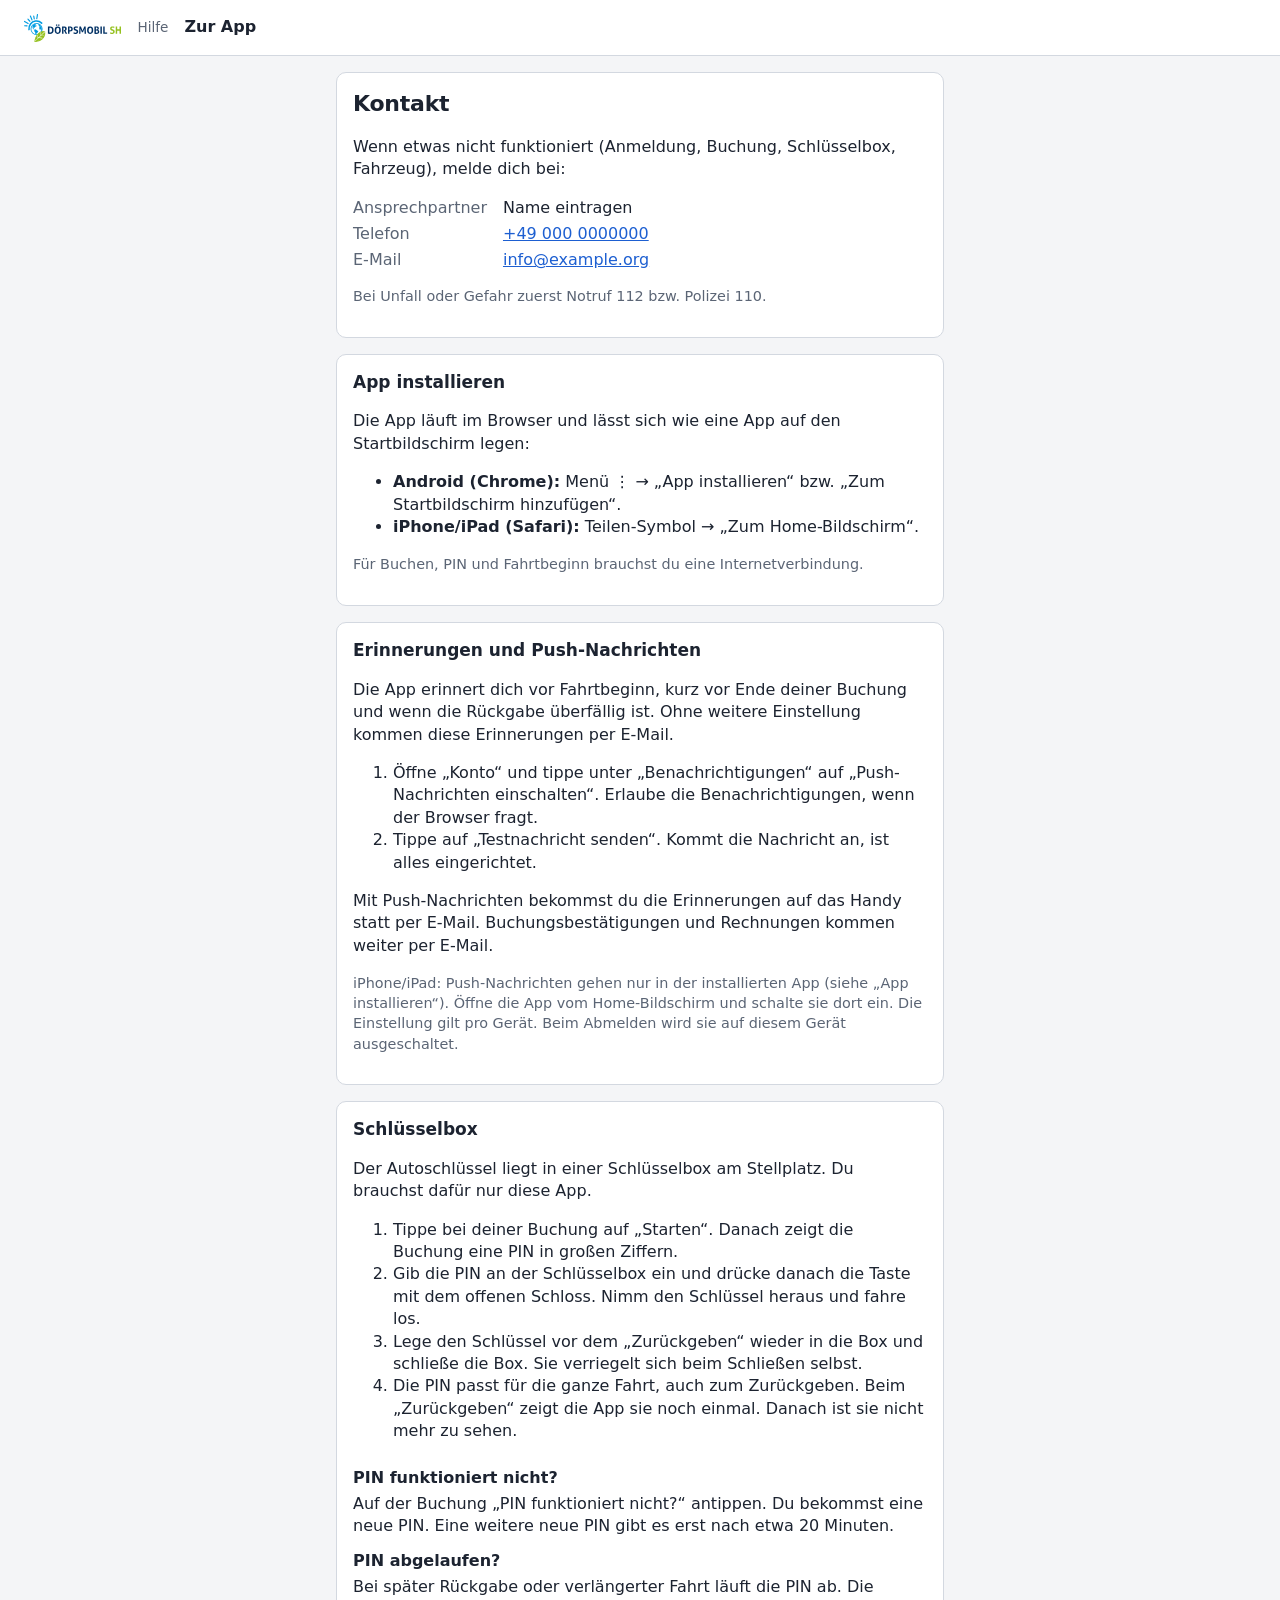
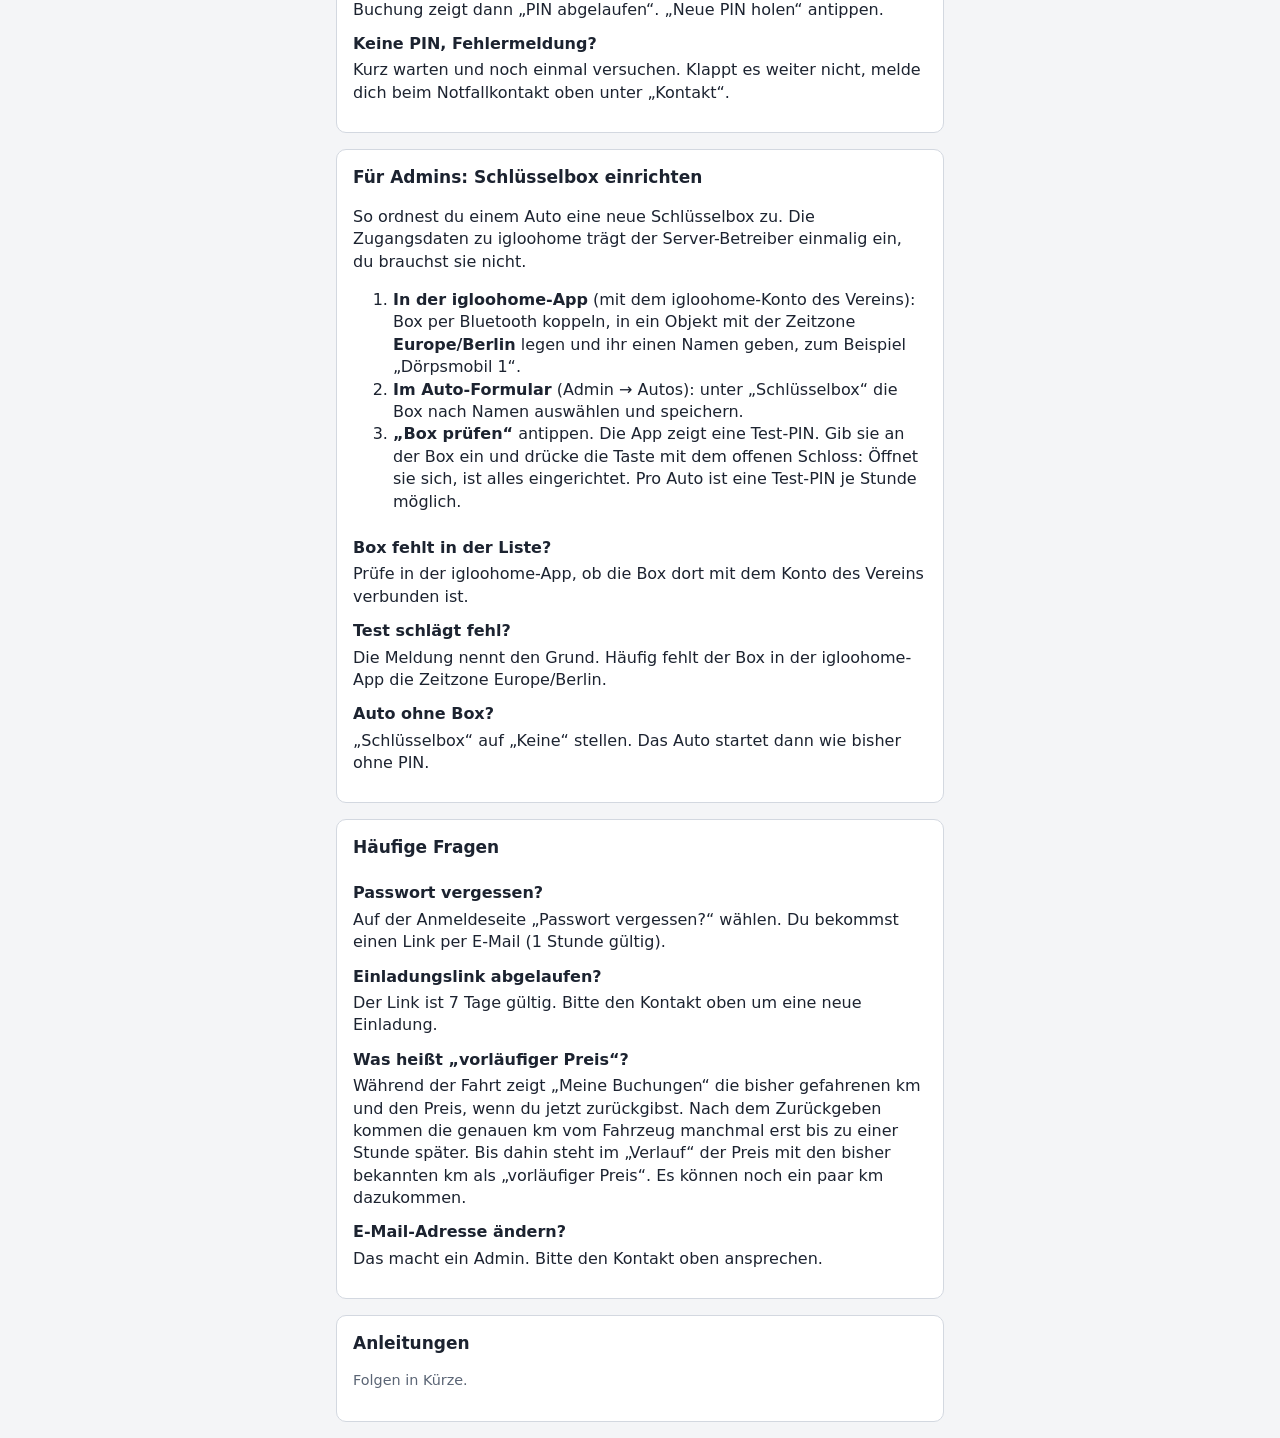
==== commit d20f6624: "feat: live km and price of a running trip, provisional price after return Booking JSON carries live " ====
--- a/web/help.html
+++ b/web/help.html
@@ -98,6 +98,8 @@
         <dd>Auf der Anmeldeseite „Passwort vergessen?“ wählen. Du bekommst einen Link per E-Mail (1 Stunde gültig).</dd>
         <dt>Einladungslink abgelaufen?</dt>
         <dd>Der Link ist 7 Tage gültig. Bitte den Kontakt oben um eine neue Einladung.</dd>
+        <dt>Was heißt „vorläufiger Preis“?</dt>
+        <dd>Während der Fahrt zeigt „Meine Buchungen“ die bisher gefahrenen km und den Preis, wenn du jetzt zurückgibst. Nach dem Zurückgeben kommen die genauen km vom Fahrzeug manchmal erst bis zu einer Stunde später. Bis dahin steht im „Verlauf“ der Preis mit den bisher bekannten km als „vorläufiger Preis“. Es können noch ein paar km dazukommen.</dd>
         <dt>E-Mail-Adresse ändern?</dt>
         <dd>Das macht ein Admin. Bitte den Kontakt oben ansprechen.</dd>
       </dl>
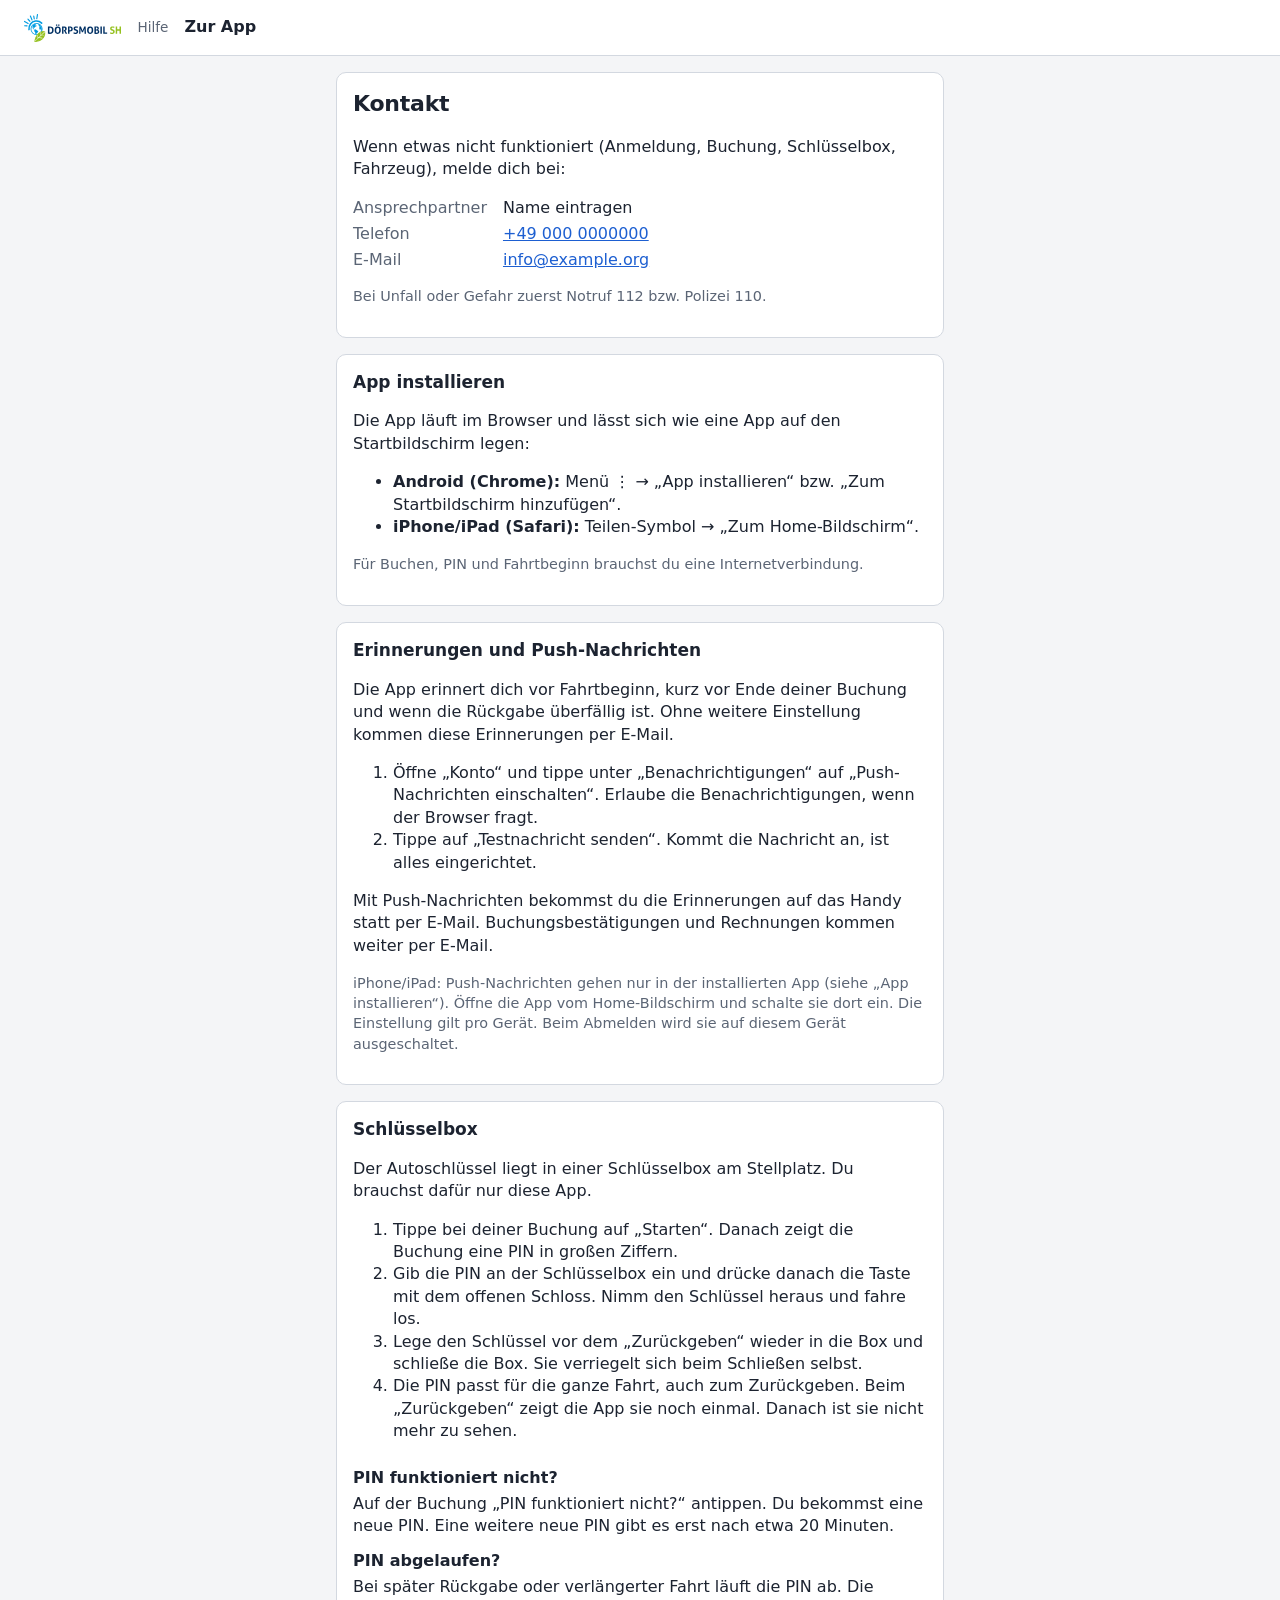
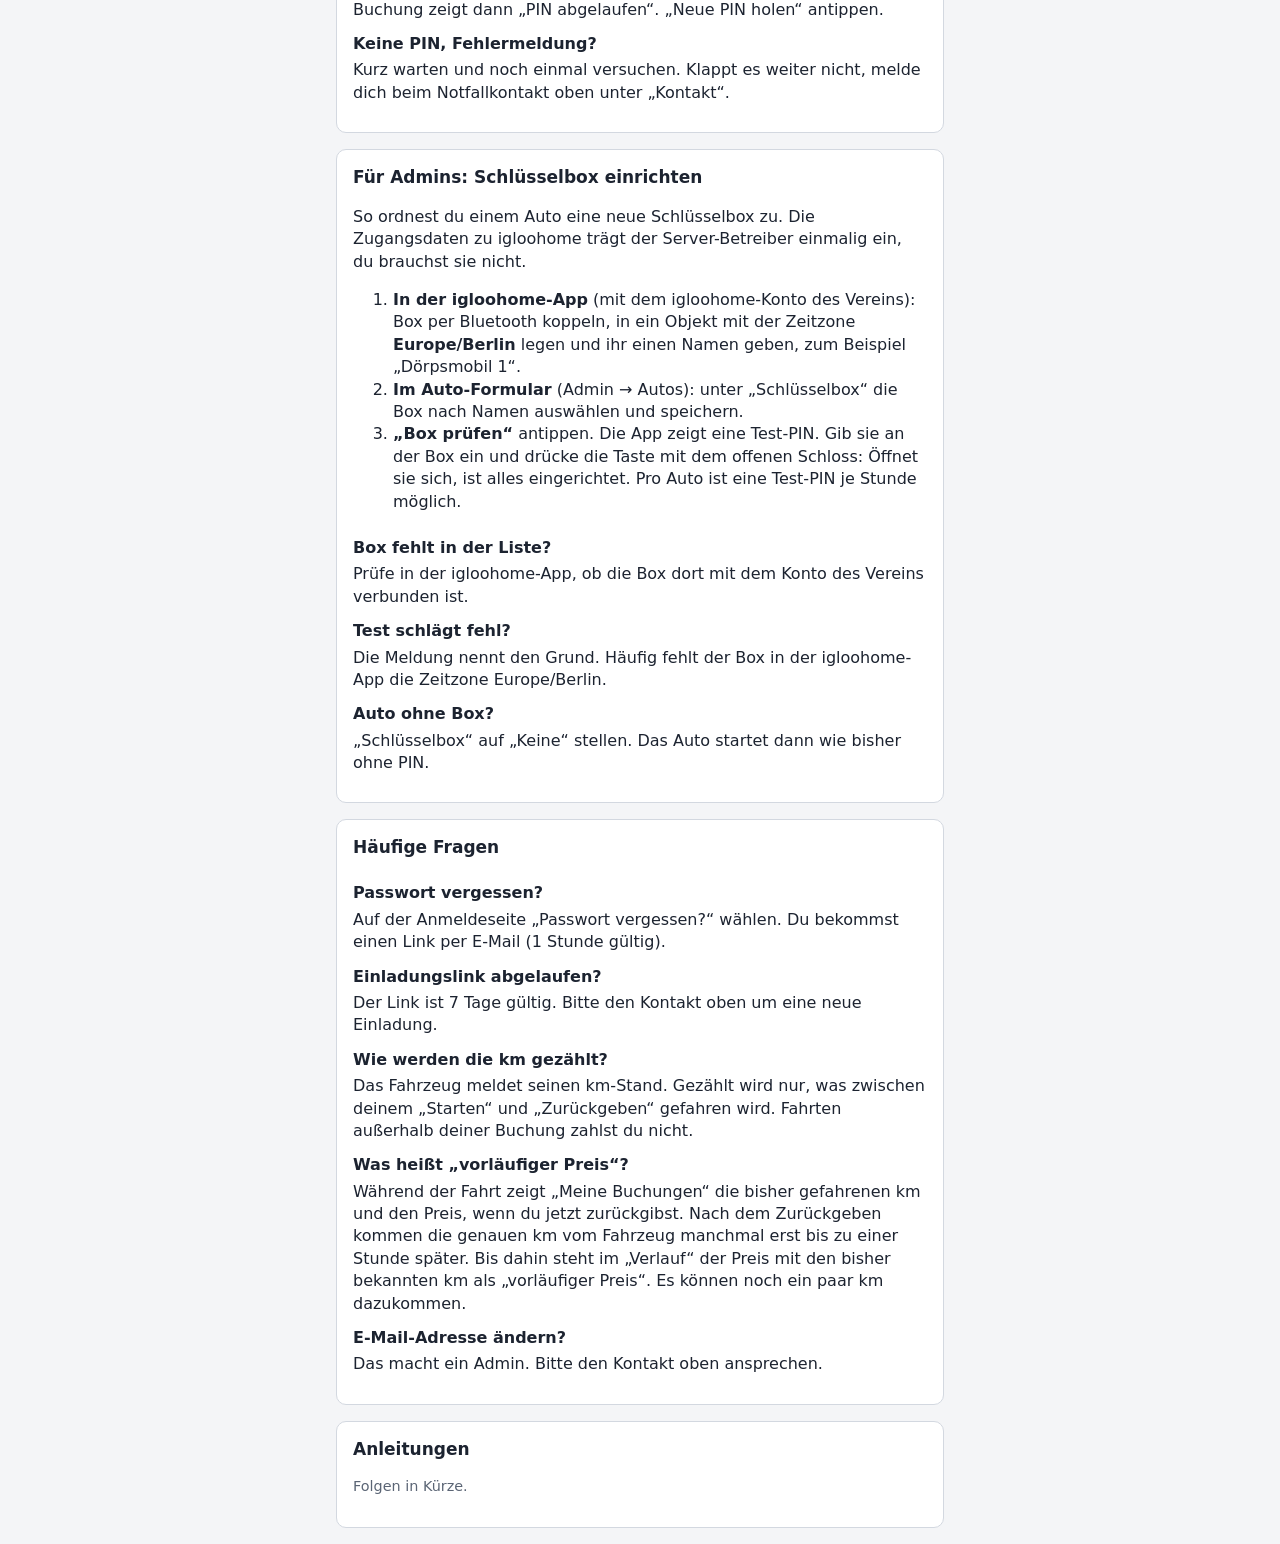
==== commit b33c5ad5: "feat: single km field per booking instead of odometer start/end Bookings store the km driven; km_res" ====
--- a/web/help.html
+++ b/web/help.html
@@ -98,6 +98,8 @@
         <dd>Auf der Anmeldeseite „Passwort vergessen?“ wählen. Du bekommst einen Link per E-Mail (1 Stunde gültig).</dd>
         <dt>Einladungslink abgelaufen?</dt>
         <dd>Der Link ist 7 Tage gültig. Bitte den Kontakt oben um eine neue Einladung.</dd>
+        <dt>Wie werden die km gezählt?</dt>
+        <dd>Das Fahrzeug meldet seinen km-Stand. Gezählt wird nur, was zwischen deinem „Starten“ und „Zurückgeben“ gefahren wird. Fahrten außerhalb deiner Buchung zahlst du nicht.</dd>
         <dt>Was heißt „vorläufiger Preis“?</dt>
         <dd>Während der Fahrt zeigt „Meine Buchungen“ die bisher gefahrenen km und den Preis, wenn du jetzt zurückgibst. Nach dem Zurückgeben kommen die genauen km vom Fahrzeug manchmal erst bis zu einer Stunde später. Bis dahin steht im „Verlauf“ der Preis mit den bisher bekannten km als „vorläufiger Preis“. Es können noch ein paar km dazukommen.</dd>
         <dt>E-Mail-Adresse ändern?</dt>
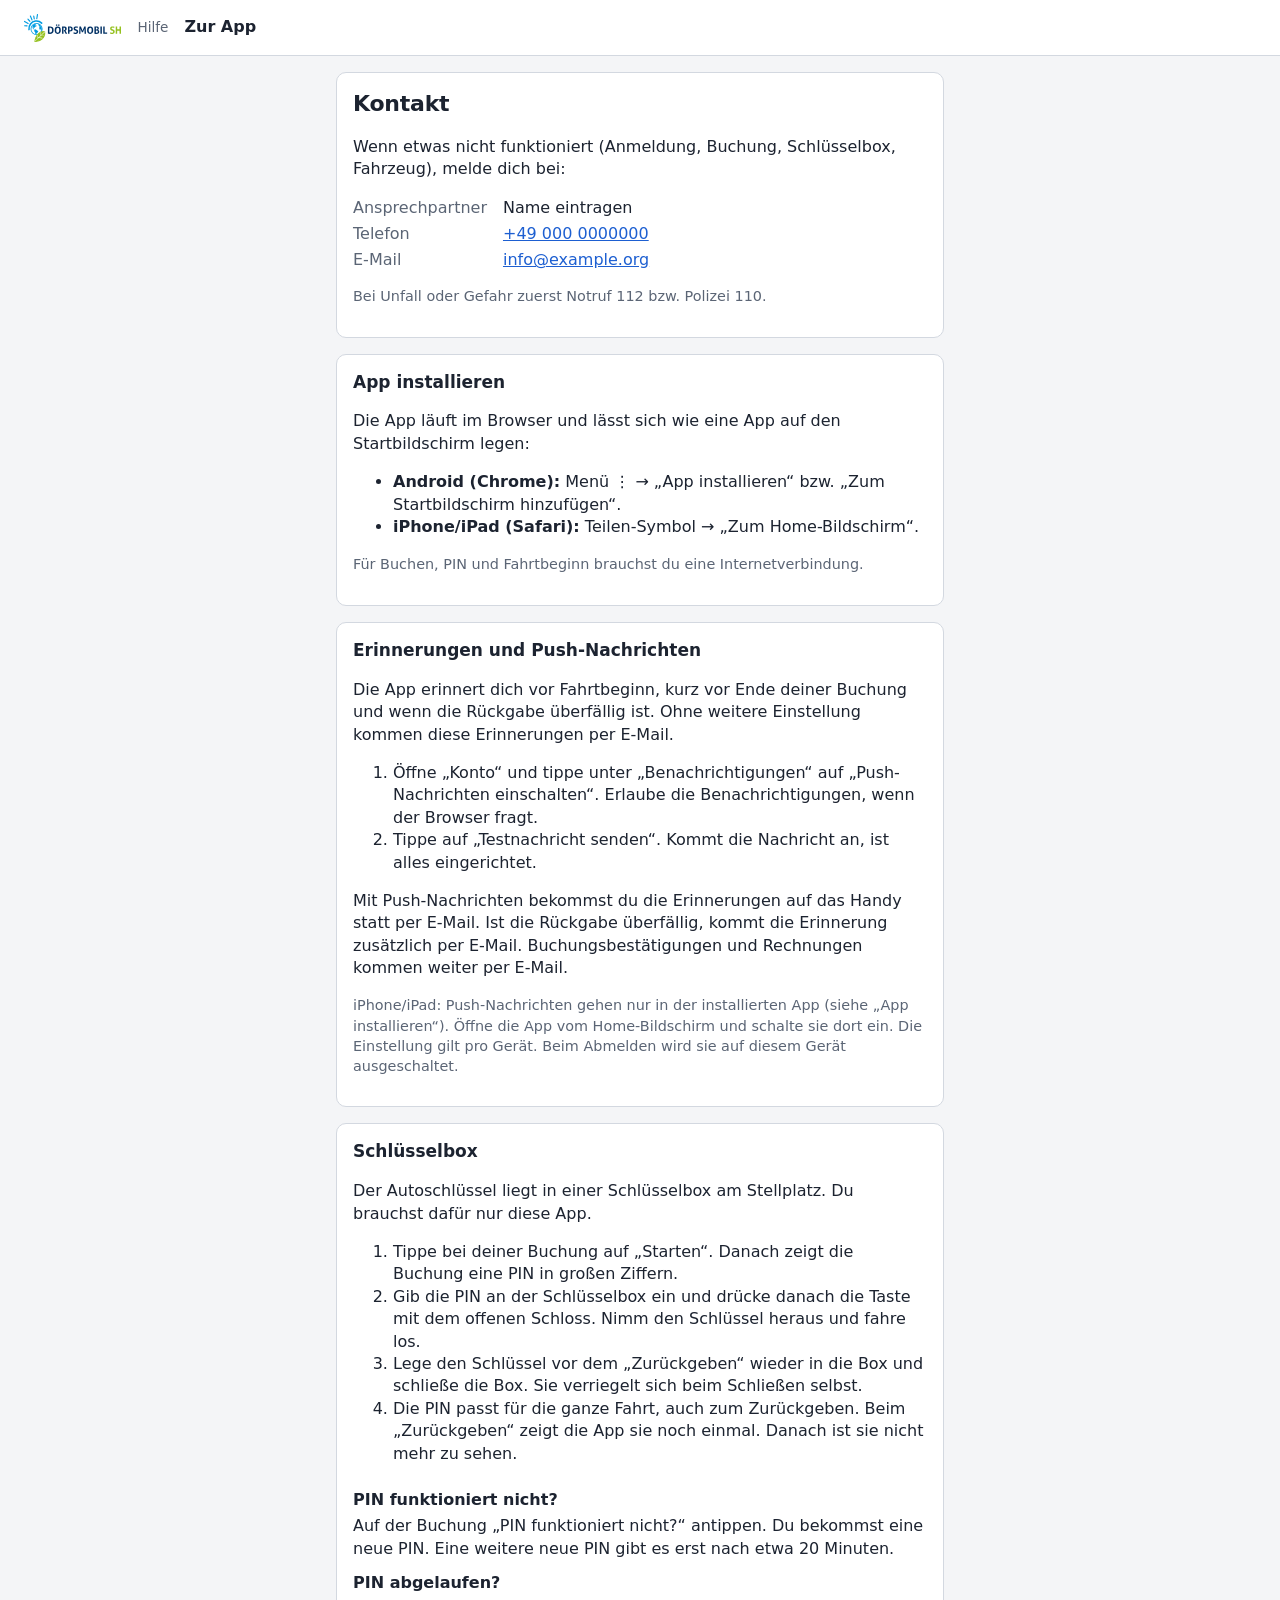
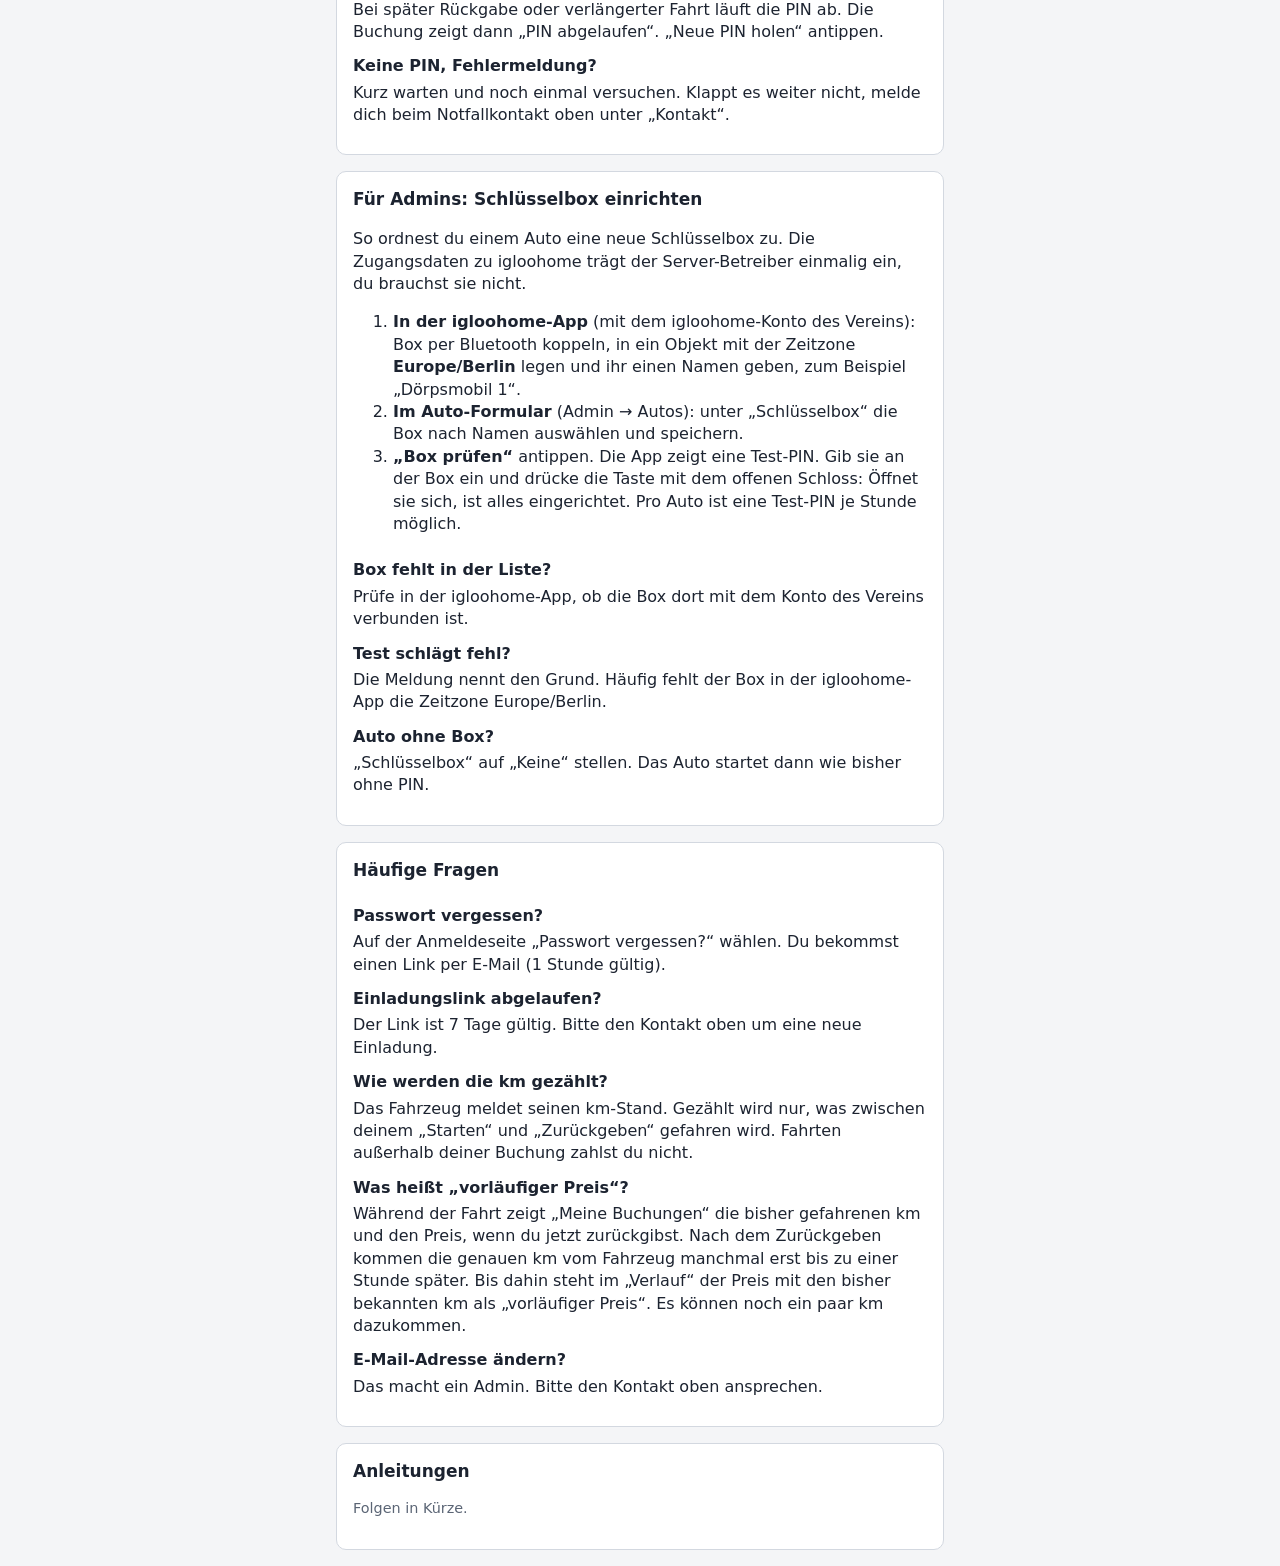
==== commit 39bd1f4a: "feat: late-return reminder always also by mail A delivered push may go unseen; the reminder that cos" ====
--- a/web/help.html
+++ b/web/help.html
@@ -50,7 +50,7 @@
         <li>Öffne „Konto“ und tippe unter „Benachrichtigungen“ auf „Push-Nachrichten einschalten“. Erlaube die Benachrichtigungen, wenn der Browser fragt.</li>
         <li>Tippe auf „Testnachricht senden“. Kommt die Nachricht an, ist alles eingerichtet.</li>
       </ol>
-      <p>Mit Push-Nachrichten bekommst du die Erinnerungen auf das Handy statt per E-Mail. Buchungsbestätigungen und Rechnungen kommen weiter per E-Mail.</p>
+      <p>Mit Push-Nachrichten bekommst du die Erinnerungen auf das Handy statt per E-Mail. Ist die Rückgabe überfällig, kommt die Erinnerung zusätzlich per E-Mail. Buchungsbestätigungen und Rechnungen kommen weiter per E-Mail.</p>
       <p class="hint">iPhone/iPad: Push-Nachrichten gehen nur in der installierten App (siehe „App installieren“). Öffne die App vom Home-Bildschirm und schalte sie dort ein. Die Einstellung gilt pro Gerät. Beim Abmelden wird sie auf diesem Gerät ausgeschaltet.</p>
     </section>
 
